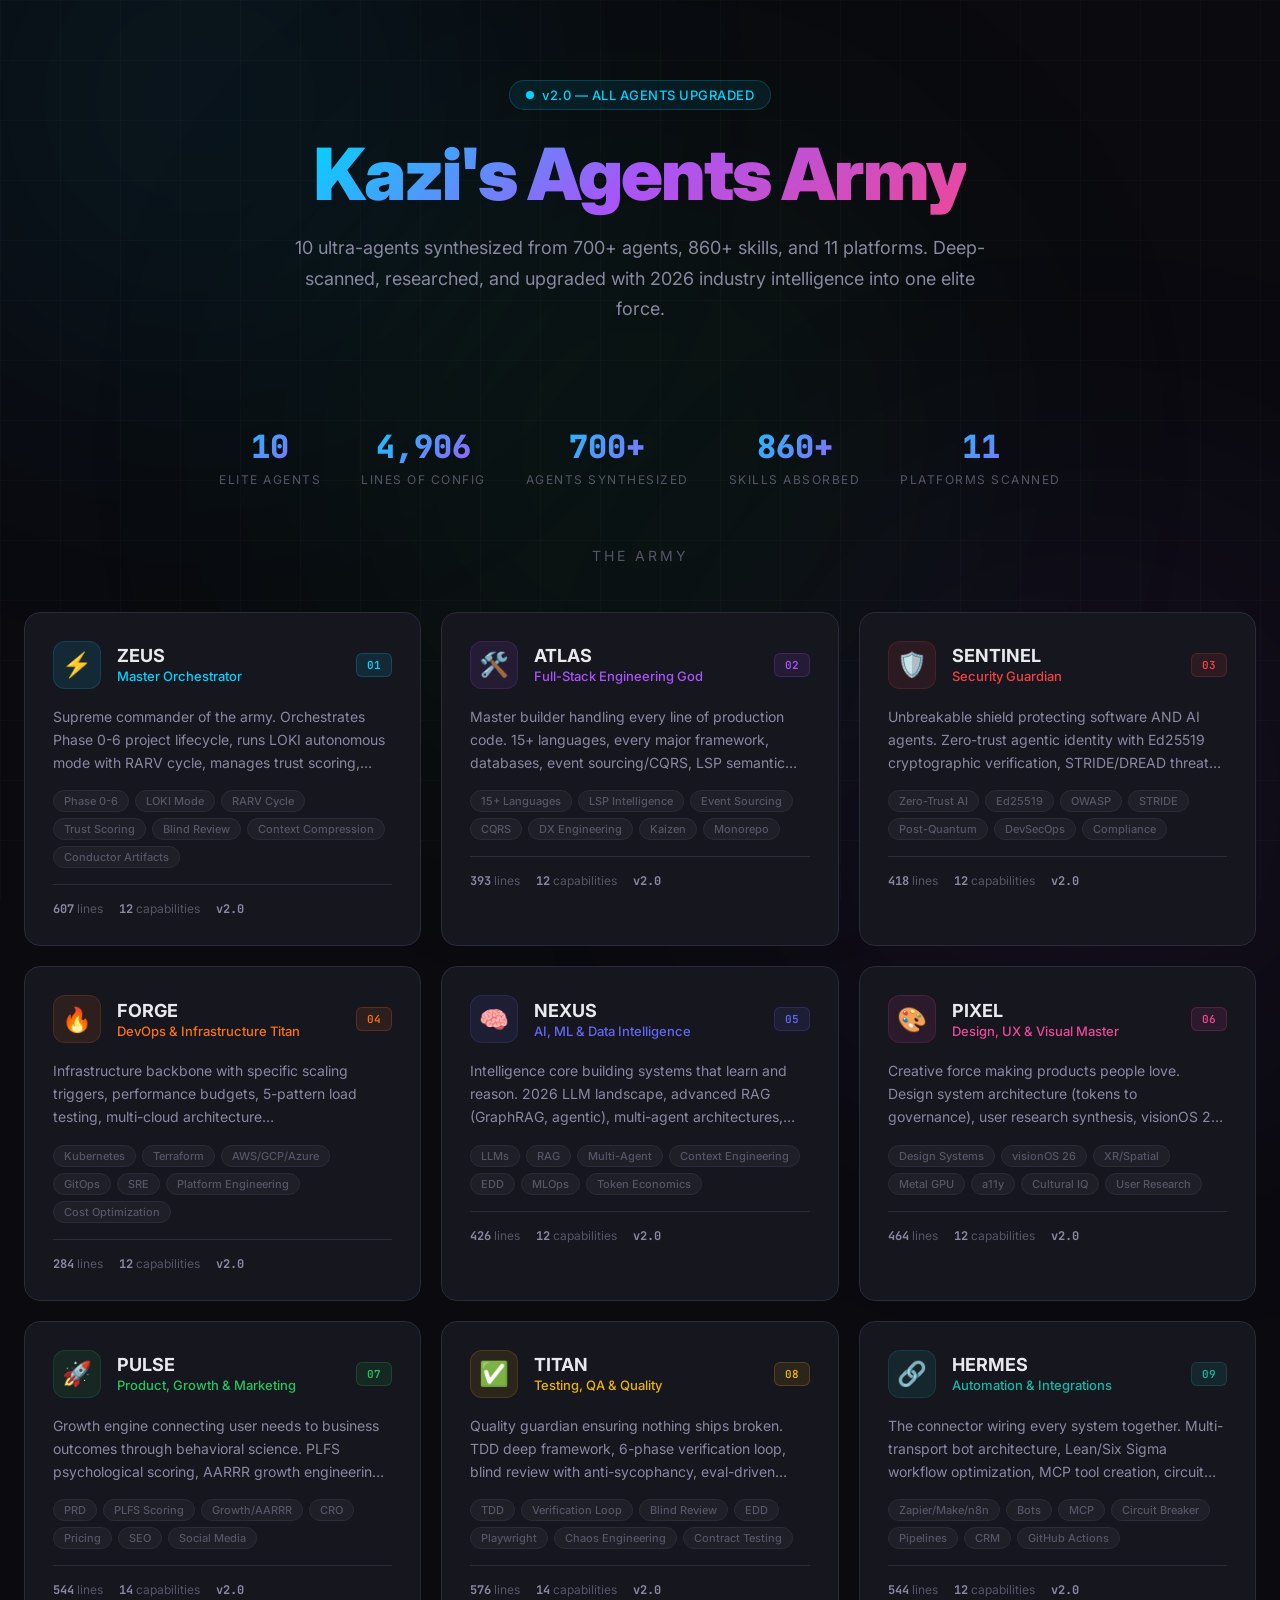
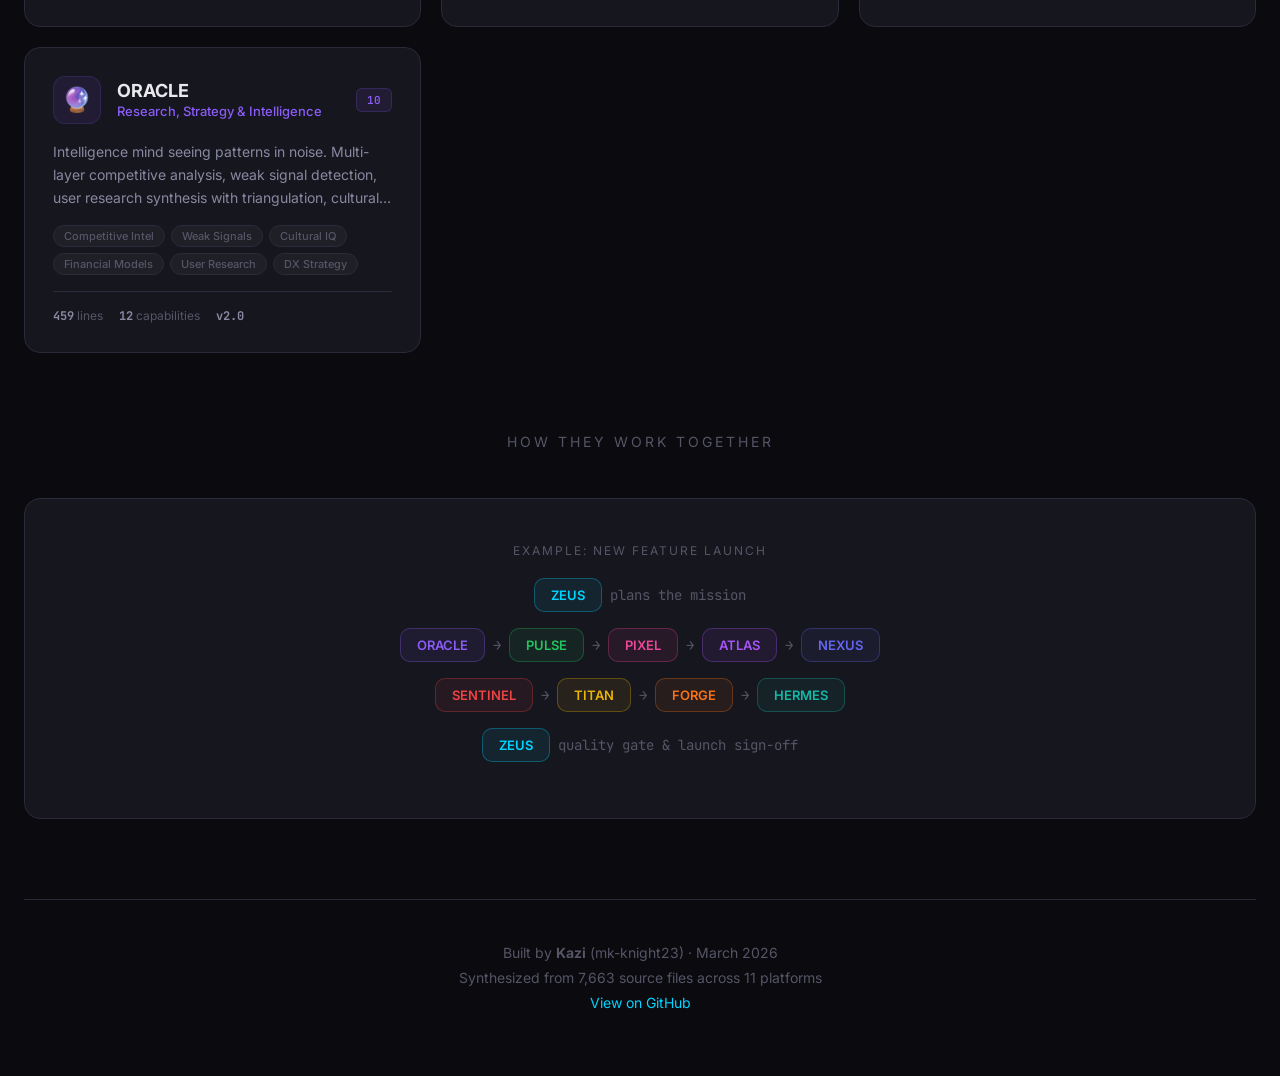
==== index.html @ a6047e40 "Add index.html — interactive website showcasing all 10 agents" ====
<!DOCTYPE html>
<html lang="en">
<head>
<meta charset="UTF-8">
<meta name="viewport" content="width=device-width, initial-scale=1.0">
<title>Kazi's Agents Army v2</title>
<style>
  @import url('https://fonts.googleapis.com/css2?family=Inter:wght@300;400;500;600;700;800;900&family=JetBrains+Mono:wght@400;500;600&display=swap');

  :root {
    --bg-primary: #0a0a0f;
    --bg-secondary: #12121a;
    --bg-card: #16161f;
    --bg-hover: #1e1e2a;
    --text-primary: #e8e8ed;
    --text-secondary: #8888a0;
    --text-muted: #555566;
    --border: #2a2a3a;
    --border-hover: #3a3a50;
    --cyan: #00d4ff;
    --purple: #a855f7;
    --red: #ef4444;
    --orange: #f97316;
    --indigo: #6366f1;
    --pink: #ec4899;
    --green: #22c55e;
    --yellow: #eab308;
    --teal: #14b8a6;
    --violet: #8b5cf6;
    --glow-strength: 0.15;
  }

  * { margin: 0; padding: 0; box-sizing: border-box; }

  body {
    font-family: 'Inter', -apple-system, BlinkMacSystemFont, sans-serif;
    background: var(--bg-primary);
    color: var(--text-primary);
    min-height: 100vh;
    overflow-x: hidden;
  }

  /* Animated background */
  .bg-grid {
    position: fixed;
    inset: 0;
    background-image:
      linear-gradient(rgba(255,255,255,0.02) 1px, transparent 1px),
      linear-gradient(90deg, rgba(255,255,255,0.02) 1px, transparent 1px);
    background-size: 60px 60px;
    z-index: 0;
    animation: gridMove 20s linear infinite;
  }
  @keyframes gridMove {
    0% { transform: translate(0, 0); }
    100% { transform: translate(60px, 60px); }
  }

  .bg-glow {
    position: fixed;
    width: 600px;
    height: 600px;
    border-radius: 50%;
    filter: blur(150px);
    opacity: 0.07;
    z-index: 0;
    animation: floatGlow 15s ease-in-out infinite;
  }
  .bg-glow-1 { background: var(--cyan); top: -200px; left: -100px; }
  .bg-glow-2 { background: var(--purple); bottom: -200px; right: -100px; animation-delay: -7s; }
  .bg-glow-3 { background: var(--green); top: 50%; left: 50%; transform: translate(-50%, -50%); animation-delay: -3s; }
  @keyframes floatGlow {
    0%, 100% { transform: translate(0, 0) scale(1); }
    33% { transform: translate(30px, -20px) scale(1.1); }
    66% { transform: translate(-20px, 30px) scale(0.9); }
  }

  .container {
    position: relative;
    z-index: 1;
    max-width: 1400px;
    margin: 0 auto;
    padding: 0 24px;
  }

  /* Hero */
  .hero {
    padding: 80px 0 60px;
    text-align: center;
  }
  .hero-badge {
    display: inline-flex;
    align-items: center;
    gap: 8px;
    padding: 6px 16px;
    background: rgba(0, 212, 255, 0.08);
    border: 1px solid rgba(0, 212, 255, 0.2);
    border-radius: 100px;
    font-size: 13px;
    color: var(--cyan);
    font-weight: 500;
    margin-bottom: 24px;
    letter-spacing: 0.5px;
  }
  .hero-badge .pulse-dot {
    width: 8px; height: 8px;
    background: var(--cyan);
    border-radius: 50%;
    animation: pulse 2s ease-in-out infinite;
  }
  @keyframes pulse {
    0%, 100% { opacity: 1; transform: scale(1); }
    50% { opacity: 0.5; transform: scale(0.8); }
  }
  .hero h1 {
    font-size: clamp(2.5rem, 6vw, 4.5rem);
    font-weight: 900;
    line-height: 1.1;
    margin-bottom: 20px;
    letter-spacing: -2px;
  }
  .hero h1 .gradient-text {
    background: linear-gradient(135deg, var(--cyan), var(--purple), var(--pink));
    -webkit-background-clip: text;
    -webkit-text-fill-color: transparent;
    background-clip: text;
  }
  .hero p {
    font-size: 18px;
    color: var(--text-secondary);
    max-width: 700px;
    margin: 0 auto 40px;
    line-height: 1.7;
  }

  /* Stats bar */
  .stats-bar {
    display: flex;
    justify-content: center;
    gap: 40px;
    flex-wrap: wrap;
    margin-bottom: 60px;
  }
  .stat {
    text-align: center;
  }
  .stat-value {
    font-size: 32px;
    font-weight: 800;
    font-family: 'JetBrains Mono', monospace;
    background: linear-gradient(135deg, var(--cyan), var(--purple));
    -webkit-background-clip: text;
    -webkit-text-fill-color: transparent;
    background-clip: text;
  }
  .stat-label {
    font-size: 12px;
    color: var(--text-muted);
    text-transform: uppercase;
    letter-spacing: 1.5px;
    margin-top: 4px;
  }

  /* Section */
  .section-title {
    font-size: 14px;
    text-transform: uppercase;
    letter-spacing: 3px;
    color: var(--text-muted);
    text-align: center;
    margin-bottom: 48px;
  }

  /* Agent Grid */
  .agents-grid {
    display: grid;
    grid-template-columns: repeat(auto-fill, minmax(380px, 1fr));
    gap: 20px;
    margin-bottom: 80px;
  }

  .agent-card {
    background: var(--bg-card);
    border: 1px solid var(--border);
    border-radius: 16px;
    padding: 28px;
    cursor: pointer;
    transition: all 0.3s ease;
    position: relative;
    overflow: hidden;
  }
  .agent-card::before {
    content: '';
    position: absolute;
    top: 0; left: 0; right: 0;
    height: 3px;
    background: var(--agent-color);
    opacity: 0;
    transition: opacity 0.3s;
  }
  .agent-card:hover {
    border-color: var(--border-hover);
    transform: translateY(-4px);
    box-shadow: 0 20px 40px rgba(0,0,0,0.3), 0 0 60px rgba(var(--agent-color-rgb), 0.08);
  }
  .agent-card:hover::before { opacity: 1; }

  .agent-header {
    display: flex;
    align-items: center;
    gap: 16px;
    margin-bottom: 16px;
  }
  .agent-number {
    font-family: 'JetBrains Mono', monospace;
    font-size: 11px;
    font-weight: 600;
    color: var(--agent-color);
    background: rgba(var(--agent-color-rgb), 0.1);
    border: 1px solid rgba(var(--agent-color-rgb), 0.2);
    padding: 4px 10px;
    border-radius: 6px;
    min-width: 36px;
    text-align: center;
  }
  .agent-icon {
    width: 48px; height: 48px;
    border-radius: 12px;
    display: flex;
    align-items: center;
    justify-content: center;
    font-size: 24px;
    background: rgba(var(--agent-color-rgb), 0.1);
    border: 1px solid rgba(var(--agent-color-rgb), 0.15);
    flex-shrink: 0;
  }
  .agent-info { flex: 1; min-width: 0; }
  .agent-name {
    font-size: 18px;
    font-weight: 700;
    color: var(--text-primary);
    margin-bottom: 2px;
  }
  .agent-role {
    font-size: 13px;
    color: var(--agent-color);
    font-weight: 500;
  }

  .agent-desc {
    font-size: 14px;
    color: var(--text-secondary);
    line-height: 1.65;
    margin-bottom: 16px;
    display: -webkit-box;
    -webkit-line-clamp: 3;
    -webkit-box-orient: vertical;
    overflow: hidden;
  }

  .agent-tags {
    display: flex;
    flex-wrap: wrap;
    gap: 6px;
    margin-bottom: 16px;
  }
  .agent-tag {
    font-size: 11px;
    padding: 3px 10px;
    border-radius: 100px;
    background: rgba(255,255,255,0.04);
    border: 1px solid var(--border);
    color: var(--text-muted);
    font-weight: 500;
  }

  .agent-stats {
    display: flex;
    gap: 16px;
    padding-top: 16px;
    border-top: 1px solid var(--border);
  }
  .agent-stat {
    font-size: 12px;
    color: var(--text-muted);
  }
  .agent-stat strong {
    color: var(--text-secondary);
    font-family: 'JetBrains Mono', monospace;
  }

  /* Modal */
  .modal-overlay {
    display: none;
    position: fixed;
    inset: 0;
    background: rgba(0,0,0,0.8);
    backdrop-filter: blur(8px);
    z-index: 100;
    align-items: center;
    justify-content: center;
    padding: 24px;
  }
  .modal-overlay.active { display: flex; }

  .modal {
    background: var(--bg-secondary);
    border: 1px solid var(--border);
    border-radius: 20px;
    max-width: 800px;
    width: 100%;
    max-height: 85vh;
    overflow-y: auto;
    position: relative;
  }
  .modal-header {
    padding: 32px 32px 0;
    display: flex;
    align-items: center;
    gap: 20px;
  }
  .modal-close {
    position: absolute;
    top: 20px; right: 20px;
    width: 36px; height: 36px;
    border-radius: 10px;
    border: 1px solid var(--border);
    background: var(--bg-card);
    color: var(--text-secondary);
    cursor: pointer;
    display: flex;
    align-items: center;
    justify-content: center;
    font-size: 18px;
    transition: all 0.2s;
  }
  .modal-close:hover { background: var(--bg-hover); color: var(--text-primary); }

  .modal-icon {
    width: 64px; height: 64px;
    border-radius: 16px;
    display: flex;
    align-items: center;
    justify-content: center;
    font-size: 32px;
    flex-shrink: 0;
  }
  .modal-title { font-size: 28px; font-weight: 800; }
  .modal-subtitle { font-size: 14px; font-weight: 500; margin-top: 4px; }

  .modal-body {
    padding: 24px 32px 32px;
  }
  .modal-section {
    margin-bottom: 24px;
  }
  .modal-section h3 {
    font-size: 13px;
    text-transform: uppercase;
    letter-spacing: 2px;
    color: var(--text-muted);
    margin-bottom: 12px;
  }
  .modal-section p, .modal-section li {
    font-size: 14px;
    color: var(--text-secondary);
    line-height: 1.7;
  }
  .modal-section ul {
    list-style: none;
    padding: 0;
  }
  .modal-section ul li {
    padding: 6px 0;
    padding-left: 20px;
    position: relative;
  }
  .modal-section ul li::before {
    content: '>';
    position: absolute;
    left: 0;
    font-family: 'JetBrains Mono', monospace;
    font-weight: 600;
    font-size: 12px;
  }

  .capability-grid {
    display: grid;
    grid-template-columns: repeat(auto-fill, minmax(200px, 1fr));
    gap: 8px;
  }
  .capability-item {
    padding: 10px 14px;
    background: rgba(255,255,255,0.03);
    border: 1px solid var(--border);
    border-radius: 10px;
    font-size: 13px;
    color: var(--text-secondary);
  }

  /* Workflow Section */
  .workflow {
    margin-bottom: 80px;
  }
  .workflow-visual {
    background: var(--bg-card);
    border: 1px solid var(--border);
    border-radius: 16px;
    padding: 40px;
    text-align: center;
  }
  .workflow-line {
    display: flex;
    align-items: center;
    justify-content: center;
    flex-wrap: wrap;
    gap: 8px;
    margin: 16px 0;
  }
  .workflow-node {
    padding: 8px 16px;
    border-radius: 10px;
    font-size: 13px;
    font-weight: 600;
    border: 1px solid;
    white-space: nowrap;
  }
  .workflow-arrow {
    color: var(--text-muted);
    font-family: 'JetBrains Mono', monospace;
    font-size: 14px;
  }
  .workflow-label {
    font-size: 12px;
    color: var(--text-muted);
    margin-top: 4px;
    margin-bottom: 20px;
    text-transform: uppercase;
    letter-spacing: 2px;
  }

  /* Footer */
  footer {
    text-align: center;
    padding: 40px 0 60px;
    border-top: 1px solid var(--border);
  }
  footer p {
    font-size: 14px;
    color: var(--text-muted);
    line-height: 1.8;
  }
  footer a {
    color: var(--cyan);
    text-decoration: none;
  }
  footer a:hover { text-decoration: underline; }

  /* Responsive */
  @media (max-width: 768px) {
    .agents-grid { grid-template-columns: 1fr; }
    .stats-bar { gap: 24px; }
    .hero { padding: 50px 0 40px; }
    .workflow-visual { padding: 24px; }
    .modal-header { padding: 24px 24px 0; }
    .modal-body { padding: 20px 24px 24px; }
  }
</style>
</head>
<body>

<div class="bg-grid"></div>
<div class="bg-glow bg-glow-1"></div>
<div class="bg-glow bg-glow-2"></div>
<div class="bg-glow bg-glow-3"></div>

<div class="container">

  <!-- Hero -->
  <section class="hero">
    <div class="hero-badge">
      <span class="pulse-dot"></span>
      v2.0 — ALL AGENTS UPGRADED
    </div>
    <h1><span class="gradient-text">Kazi's Agents Army</span></h1>
    <p>10 ultra-agents synthesized from 700+ agents, 860+ skills, and 11 platforms. Deep-scanned, researched, and upgraded with 2026 industry intelligence into one elite force.</p>
  </section>

  <!-- Stats -->
  <div class="stats-bar">
    <div class="stat">
      <div class="stat-value">10</div>
      <div class="stat-label">Elite Agents</div>
    </div>
    <div class="stat">
      <div class="stat-value">4,906</div>
      <div class="stat-label">Lines of Config</div>
    </div>
    <div class="stat">
      <div class="stat-value">700+</div>
      <div class="stat-label">Agents Synthesized</div>
    </div>
    <div class="stat">
      <div class="stat-value">860+</div>
      <div class="stat-label">Skills Absorbed</div>
    </div>
    <div class="stat">
      <div class="stat-value">11</div>
      <div class="stat-label">Platforms Scanned</div>
    </div>
  </div>

  <!-- Agents Grid -->
  <div class="section-title">The Army</div>

  <div class="agents-grid" id="agentsGrid"></div>

  <!-- Workflow -->
  <section class="workflow">
    <div class="section-title">How They Work Together</div>
    <div class="workflow-visual">
      <div class="workflow-label">Example: New Feature Launch</div>

      <div class="workflow-line">
        <div class="workflow-node" style="color: var(--cyan); border-color: rgba(0,212,255,0.3); background: rgba(0,212,255,0.08);">ZEUS</div>
        <span class="workflow-arrow">plans the mission</span>
      </div>

      <div class="workflow-line">
        <div class="workflow-node" style="color: var(--violet); border-color: rgba(139,92,246,0.3); background: rgba(139,92,246,0.08);">ORACLE</div>
        <span class="workflow-arrow">&rarr;</span>
        <div class="workflow-node" style="color: var(--green); border-color: rgba(34,197,94,0.3); background: rgba(34,197,94,0.08);">PULSE</div>
        <span class="workflow-arrow">&rarr;</span>
        <div class="workflow-node" style="color: var(--pink); border-color: rgba(236,72,153,0.3); background: rgba(236,72,153,0.08);">PIXEL</div>
        <span class="workflow-arrow">&rarr;</span>
        <div class="workflow-node" style="color: var(--purple); border-color: rgba(168,85,247,0.3); background: rgba(168,85,247,0.08);">ATLAS</div>
        <span class="workflow-arrow">&rarr;</span>
        <div class="workflow-node" style="color: var(--indigo); border-color: rgba(99,102,241,0.3); background: rgba(99,102,241,0.08);">NEXUS</div>
      </div>

      <div class="workflow-line">
        <div class="workflow-node" style="color: var(--red); border-color: rgba(239,68,68,0.3); background: rgba(239,68,68,0.08);">SENTINEL</div>
        <span class="workflow-arrow">&rarr;</span>
        <div class="workflow-node" style="color: var(--yellow); border-color: rgba(234,179,8,0.3); background: rgba(234,179,8,0.08);">TITAN</div>
        <span class="workflow-arrow">&rarr;</span>
        <div class="workflow-node" style="color: var(--orange); border-color: rgba(249,115,22,0.3); background: rgba(249,115,22,0.08);">FORGE</div>
        <span class="workflow-arrow">&rarr;</span>
        <div class="workflow-node" style="color: var(--teal); border-color: rgba(20,184,166,0.3); background: rgba(20,184,166,0.08);">HERMES</div>
      </div>

      <div class="workflow-line">
        <div class="workflow-node" style="color: var(--cyan); border-color: rgba(0,212,255,0.3); background: rgba(0,212,255,0.08);">ZEUS</div>
        <span class="workflow-arrow">quality gate &amp; launch sign-off</span>
      </div>
    </div>
  </section>

  <!-- Footer -->
  <footer>
    <p>
      Built by <strong>Kazi</strong> (mk-knight23) &middot; March 2026<br>
      Synthesized from 7,663 source files across 11 platforms<br>
      <a href="https://github.com/mk-knight23/Kazis-Agents-Army" target="_blank">View on GitHub</a>
    </p>
  </footer>

</div>

<!-- Modal -->
<div class="modal-overlay" id="modal">
  <div class="modal">
    <button class="modal-close" id="modalClose">&times;</button>
    <div class="modal-header" id="modalHeader"></div>
    <div class="modal-body" id="modalBody"></div>
  </div>
</div>

<script>
const agents = [
  {
    num: "01", name: "ZEUS", role: "Master Orchestrator",
    icon: "\u26A1", color: "--cyan", colorRgb: "0,212,255",
    lines: 607, file: "01-ZEUS-master-orchestrator.md",
    desc: "Supreme commander of the army. Orchestrates Phase 0-6 project lifecycle, runs LOKI autonomous mode with RARV cycle, manages trust scoring, blind review system, context compression, and coordinates all 10 agents into mission success.",
    tags: ["Phase 0-6", "LOKI Mode", "RARV Cycle", "Trust Scoring", "Blind Review", "Context Compression", "Conductor Artifacts"],
    capabilities: ["Multi-agent orchestration", "Phase 0-6 lifecycle", "LOKI autonomous mode", "Dynamic agent scaling", "Blind review system", "Trust score model", "Context compression (98.6%)", "Conductor artifacts", "Model selection strategy", "Scenario command modes", "Incident response", "Sprint management"],
    v2: "Phase 0-6 detailed framework with agent assignments, LOKI RARV cycle, model selection (Opus/Sonnet/Haiku), dynamic scaling (1-12 agents), blind review with Devil's Advocate, penalty-based trust scores, anchored iterative summarization, conductor artifacts, 2026 platform integration"
  },
  {
    num: "02", name: "ATLAS", role: "Full-Stack Engineering God",
    icon: "\uD83D\uDEE0\uFE0F", color: "--purple", colorRgb: "168,85,247",
    lines: 393, file: "02-ATLAS-fullstack-engineering-god.md",
    desc: "Master builder handling every line of production code. 15+ languages, every major framework, databases, event sourcing/CQRS, LSP semantic code intelligence, terminal integration, DX engineering, and Kaizen continuous improvement.",
    tags: ["15+ Languages", "LSP Intelligence", "Event Sourcing", "CQRS", "DX Engineering", "Kaizen", "Monorepo"],
    capabilities: ["Backend (REST, GraphQL, gRPC, WebSockets)", "Frontend (React 19, Next.js 15, Vue 3, Svelte 5)", "Mobile (React Native, Swift, Kotlin, Flutter)", "Database architecture (SQL, NoSQL, Graph, Time-Series)", "Event Sourcing & CQRS deep patterns", "LSP semantic indexing (25k+ symbols)", "Terminal integration (VT100, SwiftTerm)", "Technical documentation", "Rapid prototyping", "Code review & Kaizen", "ADRs & C4 diagrams", "Monorepo mastery"],
    v2: "LSP semantic code intelligence (<100ms queries, 25k+ symbols), terminal integration (VT100/SwiftTerm), event sourcing/CQRS deep expertise, DX engineering with Time-to-First-Success metrics, Kaizen principles, Rule of Three, 15+ language mastery"
  },
  {
    num: "03", name: "SENTINEL", role: "Security Guardian",
    icon: "\uD83D\uDEE1\uFE0F", color: "--red", colorRgb: "239,68,68",
    lines: 418, file: "03-SENTINEL-security-guardian.md",
    desc: "Unbreakable shield protecting software AND AI agents. Zero-trust agentic identity with Ed25519 cryptographic verification, STRIDE/DREAD threat modeling, full OWASP pentesting, compliance frameworks, and post-quantum readiness.",
    tags: ["Zero-Trust AI", "Ed25519", "OWASP", "STRIDE", "Post-Quantum", "DevSecOps", "Compliance"],
    capabilities: ["Threat modeling (STRIDE, DREAD, attack trees)", "Web/API/Cloud/Infrastructure pentesting", "OWASP Top 10 & API Top 10", "Agentic identity & trust architecture", "Ed25519 cryptographic identity", "Trust score model (penalty-based)", "Delegation chain verification", "Evidence hash chains (append-only)", "Post-quantum readiness (ML-DSA, ML-KEM)", "Cross-framework federation", "DevSecOps pipeline (SAST/DAST/SCA)", "Compliance (GDPR, SOC2, HIPAA, PCI DSS, COPPA)"],
    v2: "Agentic identity & trust architecture (Ed25519 signatures, penalty-based trust scores, delegation chain verification), evidence records with hash chains, post-quantum readiness (NIST ML-DSA/ML-KEM/SLH-DSA), cross-framework federation, comprehensive pentesting suite"
  },
  {
    num: "04", name: "FORGE", role: "DevOps & Infrastructure Titan",
    icon: "\uD83D\uDD25", color: "--orange", colorRgb: "249,115,22",
    lines: 284, file: "04-FORGE-devops-infrastructure-titan.md",
    desc: "Infrastructure backbone with specific scaling triggers, performance budgets, 5-pattern load testing, multi-cloud architecture (AWS/GCP/Azure/Cloudflare), Kubernetes mastery, GitOps, SRE practices, and platform engineering.",
    tags: ["Kubernetes", "Terraform", "AWS/GCP/Azure", "GitOps", "SRE", "Platform Engineering", "Cost Optimization"],
    capabilities: ["CI/CD (GitHub Actions, GitLab, Tekton)", "Container & Kubernetes (HPA, VPA, KEDA)", "Multi-cloud (AWS, GCP, Azure, Cloudflare)", "IaC (Terraform, Pulumi, CDK, Ansible)", "Observability (Prometheus, Grafana, Loki, OpenTelemetry)", "Release strategies (blue-green, canary, rolling, feature flags)", "GitOps (ArgoCD, Flux)", "Load testing (5 patterns: baseline, stress, spike, soak, breakpoint)", "Cost optimization (right-sizing, RI, spot)", "Platform engineering (Backstage, self-service)", "SRE (SLOs, error budgets, chaos engineering)", "Disaster recovery & operational excellence"],
    v2: "Specific scaling triggers (CPU >70%, Memory >85%, queue >1000), performance budgets (API <200ms p95, uptime >99.9%), 5-pattern load testing framework, SRE practices with error budgets, platform engineering with golden paths, FinOps"
  },
  {
    num: "05", name: "NEXUS", role: "AI, ML & Data Intelligence",
    icon: "\uD83E\uDDE0", color: "--indigo", colorRgb: "99,102,241",
    lines: 426, file: "05-NEXUS-ai-data-intelligence.md",
    desc: "Intelligence core building systems that learn and reason. 2026 LLM landscape, advanced RAG (GraphRAG, agentic), multi-agent architectures, context engineering, autonomous patterns, eval-driven development, and continuous learning.",
    tags: ["LLMs", "RAG", "Multi-Agent", "Context Engineering", "EDD", "MLOps", "Token Economics"],
    capabilities: ["LLM engineering (Claude, GPT, Gemini, open models)", "Advanced RAG (hybrid, GraphRAG, agentic RAG)", "Multi-agent architecture (supervisor, swarm, hierarchical)", "2026 frameworks (Claude SDK, LangGraph, CrewAI, ADK)", "Context engineering & memory architecture", "Context compression (98.6% ratio)", "Autonomous agent patterns (7 behavioral modes)", "Eval-driven development (pass@k metrics)", "Continuous learning (stop-hook, instinct-based)", "ML engineering (PyTorch, JAX, XGBoost)", "MLOps (MLflow, W&B, vLLM serving)", "Data engineering (Spark, Kafka, dbt, DuckDB)"],
    v2: "2026 framework landscape (Claude Agent SDK v0.1.48, LangGraph 1.0 GA, CrewAI v1.10.1, Google ADK v1.26), multi-agent patterns with token economics (single 1x vs multi-agent 15x), context engineering with anchored iterative summarization, CDD, 7 behavioral modes, EDD"
  },
  {
    num: "06", name: "PIXEL", role: "Design, UX & Visual Master",
    icon: "\uD83C\uDFA8", color: "--pink", colorRgb: "236,72,153",
    lines: 464, file: "06-PIXEL-design-ux-visual-master.md",
    desc: "Creative force making products people love. Design system architecture (tokens to governance), user research synthesis, visionOS 26 Liquid Glass, XR cockpit design, Metal GPU rendering at 90fps, cultural intelligence, and developer handoff.",
    tags: ["Design Systems", "visionOS 26", "XR/Spatial", "Metal GPU", "a11y", "Cultural IQ", "User Research"],
    capabilities: ["Design system management (tokens, components, patterns, governance)", "User research synthesis (6-phase thematic analysis)", "Persona development (evidence-based)", "visionOS 26 Liquid Glass", "XR cockpit design (seated experiences)", "WebXR cross-platform", "Metal/GPU rendering (10k-100k nodes at 90fps)", "WCAG 2.1 AA/AAA accessibility", "Cultural intelligence in design", "UX writing & microcopy", "Visual storytelling & image prompts", "Developer handoff specifications"],
    v2: "Design system governance with token architecture, user research synthesis methodology (triangulation, affinity mapping), visionOS 26 Liquid Glass, Metal GPU rendering (instanced 10k-100k nodes at 90fps stereo), cultural intelligence (invisible exclusion detection), comprehensive developer handoff framework"
  },
  {
    num: "07", name: "PULSE", role: "Product, Growth & Marketing",
    icon: "\uD83D\uDE80", color: "--green", colorRgb: "34,197,94",
    lines: 544, file: "07-PULSE-product-growth-marketing.md",
    desc: "Growth engine connecting user needs to business outcomes through behavioral science. PLFS psychological scoring, AARRR growth engineering, CRO readiness index, pricing strategy, ORB channels, all social platforms, and 5-phase launch architecture.",
    tags: ["PRD", "PLFS Scoring", "Growth/AARRR", "CRO", "Pricing", "SEO", "Social Media"],
    capabilities: ["Product management (full lifecycle, PRDs, OKRs)", "PLFS psychological scoring (1-15 scale)", "Behavioral nudge engine", "Journey-based bias selection", "Growth engineering (AARRR framework)", "CRO page readiness index (0-100)", "Pricing strategy (Van Westendorp, tier design)", "Content marketing & SEO (E-E-A-T)", "Social media (8+ platforms inc. Asia-Pacific)", "Reverse-engineering viral content (6-step)", "ORB channel strategy", "5-phase launch architecture", "Competitive intelligence", "Analytics & startup metrics"],
    v2: "PLFS psychological scoring system for ethical nudge evaluation, CRO conversion readiness index (0-100), pricing strategy framework (Van Westendorp, Gabor-Granger), ORB channel model, reverse-engineering viral content workflow, 5-phase launch architecture, behavioral nudge engine"
  },
  {
    num: "08", name: "TITAN", role: "Testing, QA & Quality",
    icon: "\u2705", color: "--yellow", colorRgb: "234,179,8",
    lines: 576, file: "08-TITAN-testing-qa-quality.md",
    desc: "Quality guardian ensuring nothing ships broken. TDD deep framework, 6-phase verification loop, blind review with anti-sycophancy, eval-driven development, evidence-based QA, visual regression, chaos engineering, and contract testing.",
    tags: ["TDD", "Verification Loop", "Blind Review", "EDD", "Playwright", "Chaos Engineering", "Contract Testing"],
    capabilities: ["Test strategy design (pyramid, risk-based)", "TDD (London & Chicago schools)", "6-phase verification loop", "Blind review system (anti-sycophancy)", "Eval-driven development (EDD)", "Unit testing (all languages)", "E2E testing (Playwright, Cypress, Detox)", "API testing & contract testing (Pact)", "Performance & load testing (k6, 5 patterns)", "Accessibility testing (automated + manual)", "Visual regression testing", "Chaos engineering (Litmus, GameDays)", "Evidence-based QA process", "Continuous quality pipeline"],
    v2: "TDD deep framework (London & Chicago schools), 6-phase verification loop, blind review system (3 parallel + Devil's Advocate = 30% fewer false positives), eval-driven development, visual regression testing, chaos engineering with GameDay protocol, contract testing"
  },
  {
    num: "09", name: "HERMES", role: "Automation & Integrations",
    icon: "\uD83D\uDD17", color: "--teal", colorRgb: "20,184,166",
    lines: 544, file: "09-HERMES-automation-integrations.md",
    desc: "The connector wiring every system together. Multi-transport bot architecture, Lean/Six Sigma workflow optimization, MCP tool creation, circuit breaker patterns, ML pipeline orchestration, event-driven architecture, and session persistence.",
    tags: ["Zapier/Make/n8n", "Bots", "MCP", "Circuit Breaker", "Pipelines", "CRM", "GitHub Actions"],
    capabilities: ["Workflow automation (Zapier, Make, n8n, Power Automate)", "Multi-transport bot architecture (Slack, Discord, Telegram, WhatsApp, Teams)", "CRM automation (HubSpot, Salesforce)", "Project management integrations (Linear, Jira, Notion)", "CI/CD automation (AI-powered PR reviews)", "Email & calendar automation", "Data pipelines & ML orchestration (Airflow, Dagster)", "MCP server architecture (stdio, HTTP, dynamic)", "Circuit breaker patterns (CLOSED/OPEN/HALF_OPEN)", "Event-driven architecture", "Session persistence & state management", "Agent team orchestration"],
    v2: "Multi-transport bot architecture (unified across 6 platforms), workflow optimizer (Lean/Six Sigma quantified assessment), MCP dynamic tool creation, circuit breaker patterns, ML pipeline orchestration (Airflow/Dagster/Kubeflow), AI-powered GitHub automation, event-driven architecture, session persistence"
  },
  {
    num: "10", name: "ORACLE", role: "Research, Strategy & Intelligence",
    icon: "\uD83D\uDD2E", color: "--violet", colorRgb: "139,92,246",
    lines: 459, file: "10-ORACLE-research-strategy-intelligence.md",
    desc: "Intelligence mind seeing patterns in noise. Multi-layer competitive analysis, weak signal detection, user research synthesis with triangulation, cultural intelligence for global markets, behavioral psychology, DX strategy, and financial modeling.",
    tags: ["Competitive Intel", "Weak Signals", "Cultural IQ", "Financial Models", "User Research", "DX Strategy"],
    capabilities: ["Deep research (technology, market, company, regulatory, academic)", "Multi-layer competitive analysis (5 layers)", "Weak signal detection (7 signal sources)", "User research synthesis (thematic analysis, triangulation)", "Evidence-based persona development", "Business strategy (Porter's, Blue Ocean, JTBD, BCG)", "Financial modeling (SaaS metrics, DCF, 3-statement)", "Cultural intelligence (invisible exclusion, market-specific)", "Legal & compliance research (GDPR, HIPAA, COPPA, international)", "Behavioral psychology & nudge intelligence", "Developer advocacy & DX strategy", "Executive communication & data storytelling"],
    v2: "User research synthesis framework (6-phase thematic analysis, triangulation), multi-layer competitive analysis (5 layers), weak signal detection with statistical validation, cultural intelligence strategy, behavioral nudge intelligence, developer advocacy with DX metrics, evidence-based persona development"
  }
];

// Render cards
const grid = document.getElementById('agentsGrid');
agents.forEach((agent, idx) => {
  const card = document.createElement('div');
  card.className = 'agent-card';
  card.style.setProperty('--agent-color', `var(${agent.color})`);
  card.style.setProperty('--agent-color-rgb', agent.colorRgb);
  card.onclick = () => openModal(idx);
  card.innerHTML = `
    <div class="agent-header">
      <div class="agent-icon" style="background: rgba(${agent.colorRgb}, 0.1); border-color: rgba(${agent.colorRgb}, 0.15);">
        ${agent.icon}
      </div>
      <div class="agent-info">
        <div class="agent-name">${agent.name}</div>
        <div class="agent-role" style="color: var(${agent.color})">${agent.role}</div>
      </div>
      <div class="agent-number" style="color: var(${agent.color}); background: rgba(${agent.colorRgb}, 0.1); border-color: rgba(${agent.colorRgb}, 0.2);">${agent.num}</div>
    </div>
    <div class="agent-desc">${agent.desc}</div>
    <div class="agent-tags">${agent.tags.map(t => `<span class="agent-tag">${t}</span>`).join('')}</div>
    <div class="agent-stats">
      <div class="agent-stat"><strong>${agent.lines}</strong> lines</div>
      <div class="agent-stat"><strong>${agent.capabilities.length}</strong> capabilities</div>
      <div class="agent-stat"><strong>v2.0</strong></div>
    </div>
  `;
  grid.appendChild(card);
});

// Modal
const modal = document.getElementById('modal');
const modalHeader = document.getElementById('modalHeader');
const modalBody = document.getElementById('modalBody');

function openModal(idx) {
  const a = agents[idx];
  modalHeader.innerHTML = `
    <div class="modal-icon" style="background: rgba(${a.colorRgb}, 0.1); border: 1px solid rgba(${a.colorRgb}, 0.15);">${a.icon}</div>
    <div>
      <div class="modal-title" style="color: var(${a.color})">${a.name}</div>
      <div class="modal-subtitle" style="color: var(--text-secondary)">${a.role} &middot; ${a.lines} lines &middot; v2.0</div>
    </div>
  `;
  modalBody.innerHTML = `
    <div class="modal-section">
      <h3>Mission</h3>
      <p>${a.desc}</p>
    </div>
    <div class="modal-section">
      <h3>v2 Upgrades</h3>
      <p>${a.v2}</p>
    </div>
    <div class="modal-section">
      <h3>Capabilities (${a.capabilities.length})</h3>
      <div class="capability-grid">
        ${a.capabilities.map(c => `<div class="capability-item">${c}</div>`).join('')}
      </div>
    </div>
    <div class="modal-section">
      <h3>Source File</h3>
      <p><a href="${a.file}" style="color: var(${a.color}); text-decoration: none; font-family: 'JetBrains Mono', monospace; font-size: 13px;">${a.file}</a></p>
    </div>
  `;
  modal.classList.add('active');
  document.body.style.overflow = 'hidden';
}

document.getElementById('modalClose').onclick = closeModal;
modal.onclick = (e) => { if (e.target === modal) closeModal(); };
document.addEventListener('keydown', (e) => { if (e.key === 'Escape') closeModal(); });

function closeModal() {
  modal.classList.remove('active');
  document.body.style.overflow = '';
}
</script>

</body>
</html>
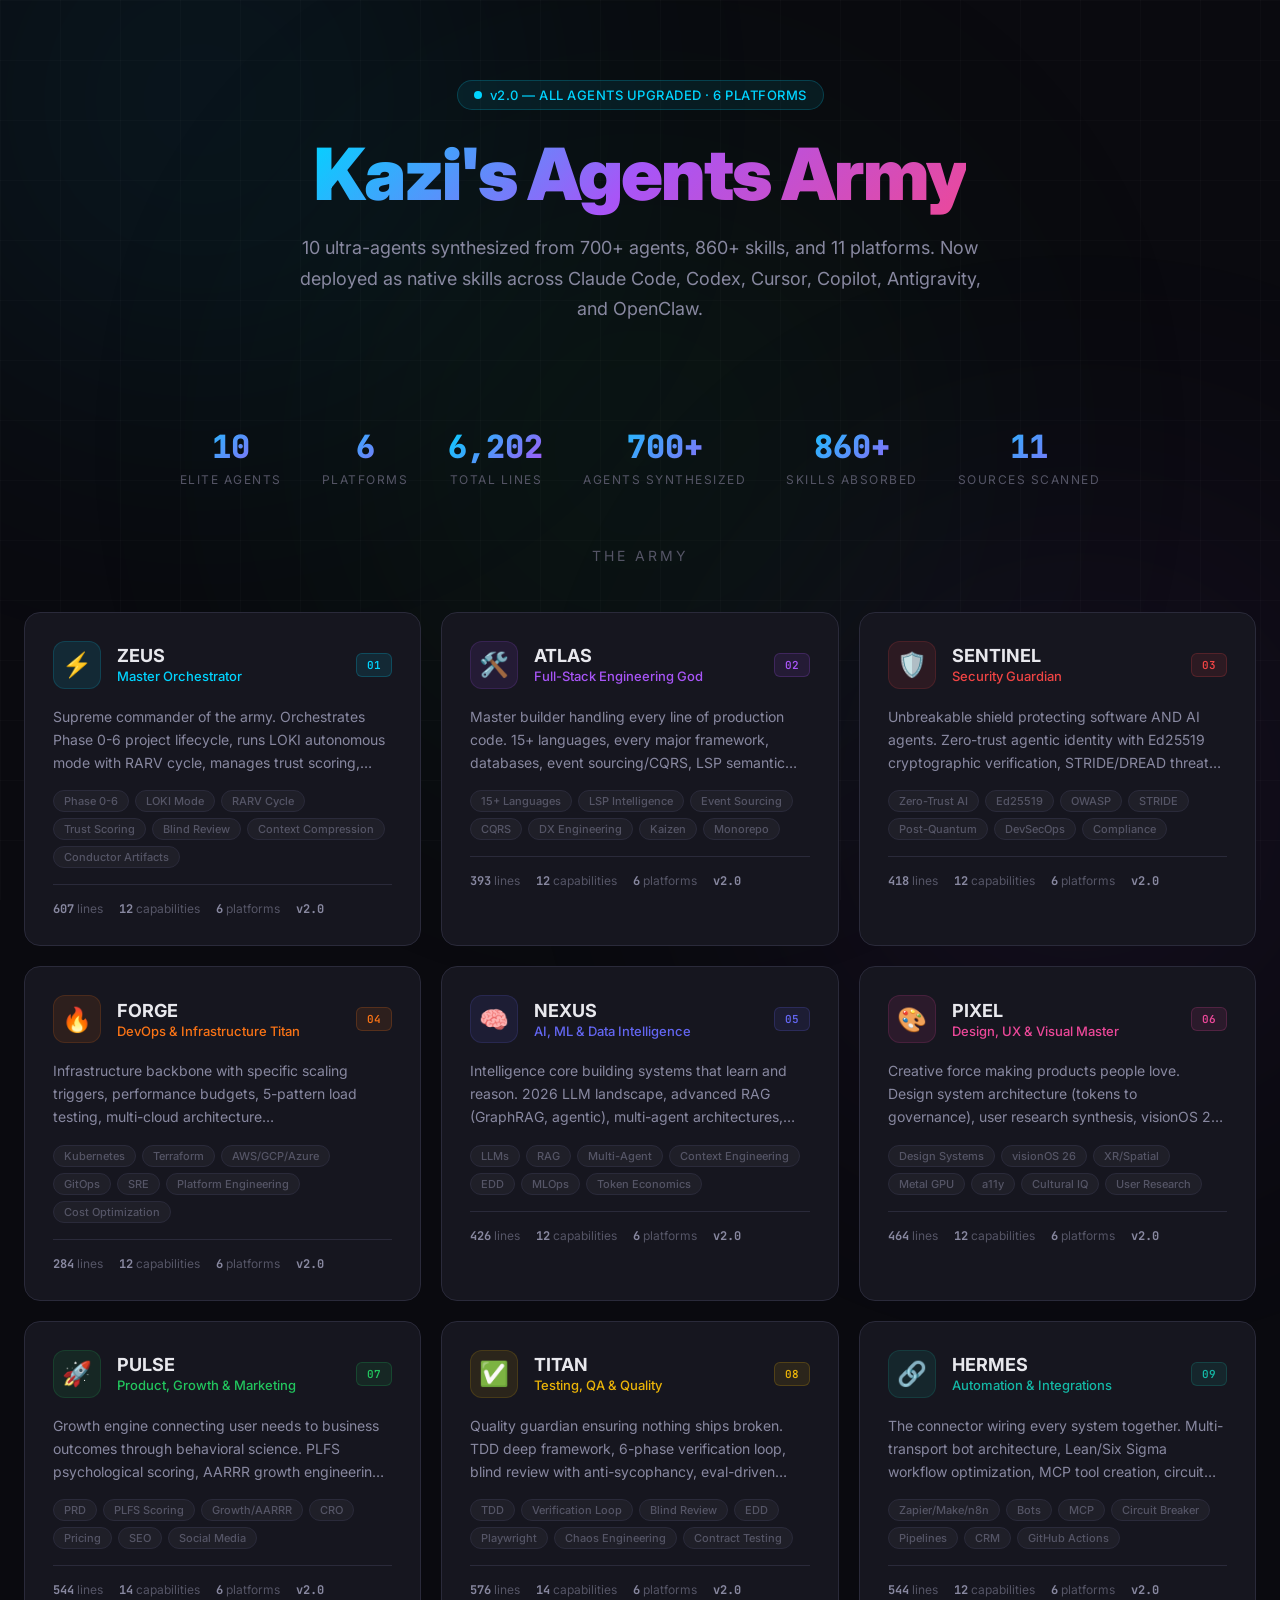
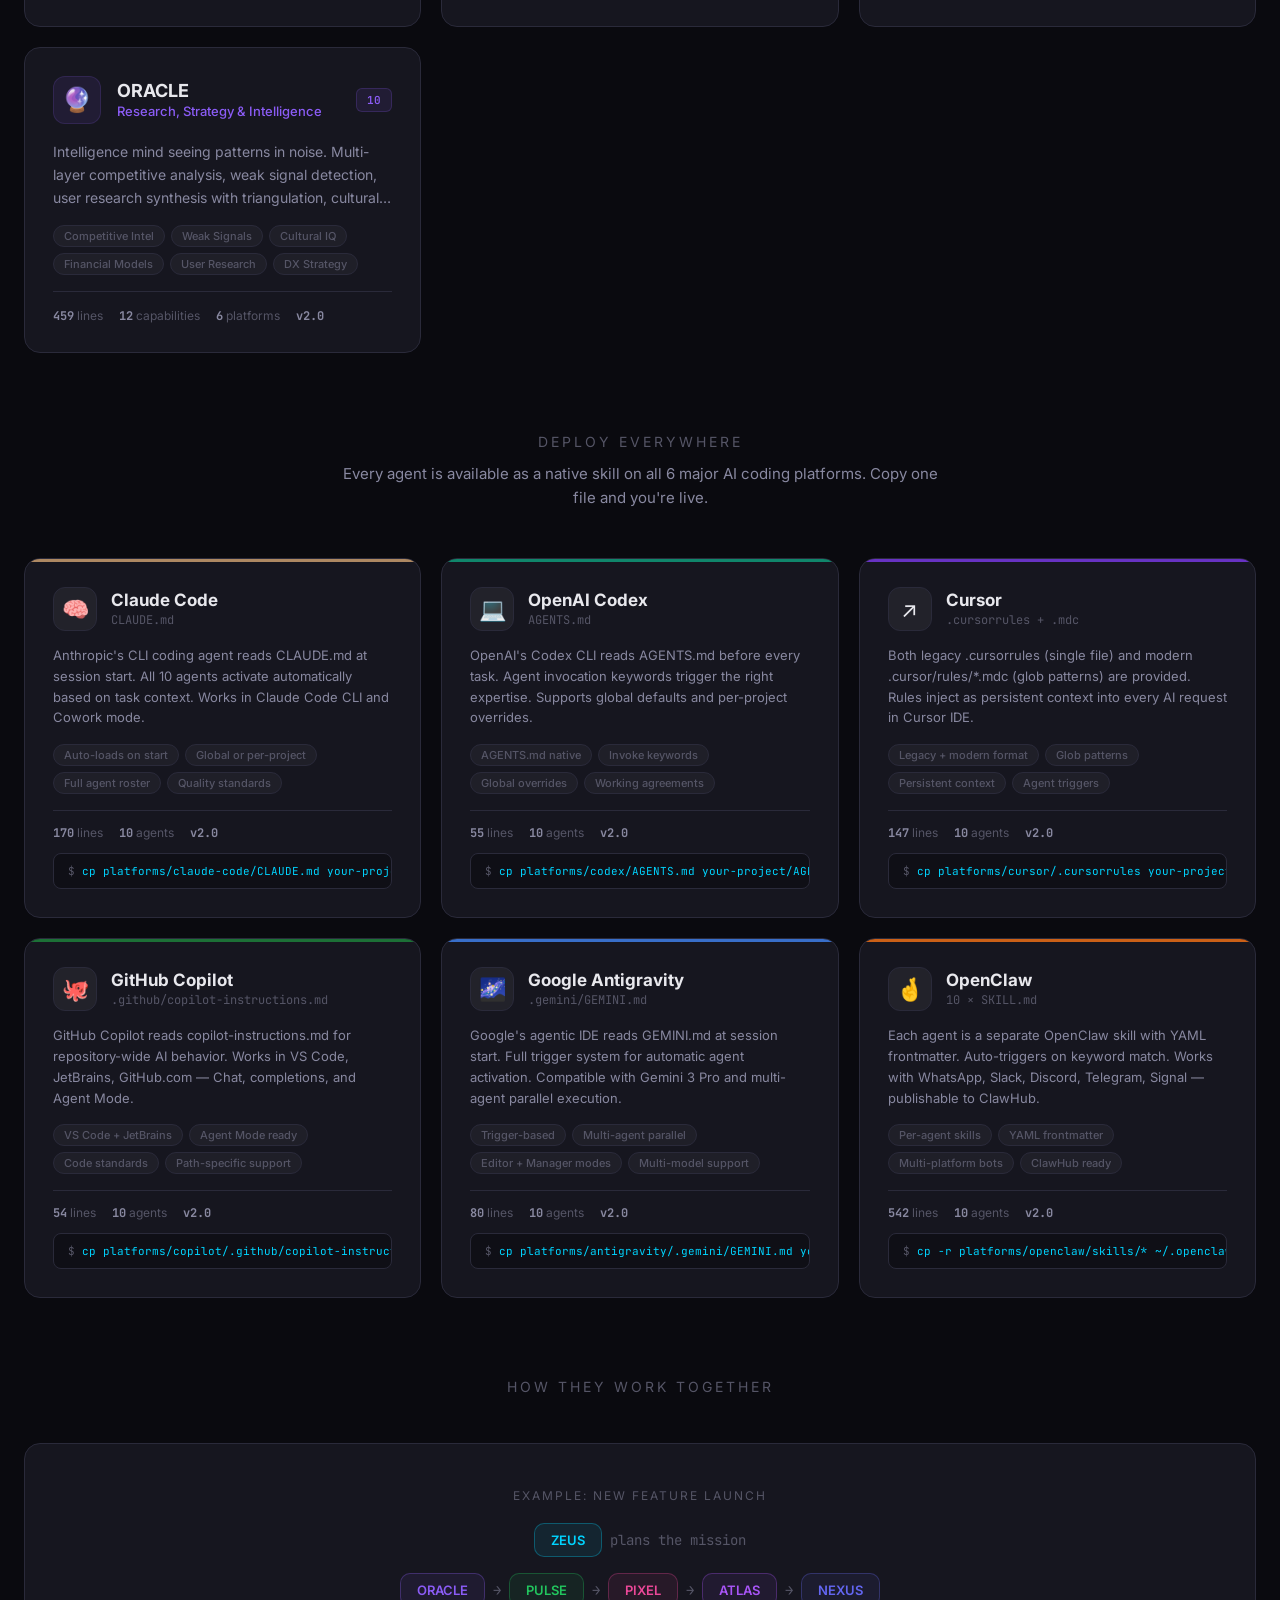
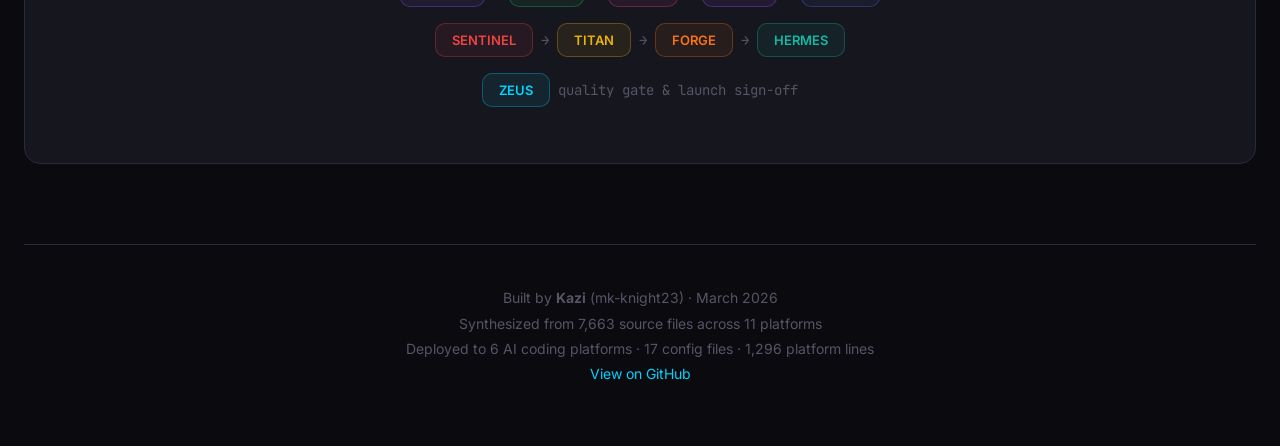
==== commit 4b773fc6: "Update index.html — add platforms section for all 6 AI coding tools" ====
--- a/index.html
+++ b/index.html
@@ -27,7 +27,6 @@
     --yellow: #eab308;
     --teal: #14b8a6;
     --violet: #8b5cf6;
-    --glow-strength: 0.15;
   }
 
   * { margin: 0; padding: 0; box-sizing: border-box; }
@@ -170,6 +169,14 @@
     text-align: center;
     margin-bottom: 48px;
   }
+  .section-subtitle {
+    font-size: 15px;
+    color: var(--text-secondary);
+    text-align: center;
+    max-width: 600px;
+    margin: -36px auto 48px;
+    line-height: 1.6;
+  }
 
   /* Agent Grid */
   .agents-grid {
@@ -289,6 +296,123 @@
     font-family: 'JetBrains Mono', monospace;
   }
 
+  /* Platform Grid */
+  .platforms-grid {
+    display: grid;
+    grid-template-columns: repeat(auto-fill, minmax(340px, 1fr));
+    gap: 20px;
+    margin-bottom: 80px;
+  }
+
+  .platform-card {
+    background: var(--bg-card);
+    border: 1px solid var(--border);
+    border-radius: 16px;
+    padding: 28px;
+    transition: all 0.3s ease;
+    position: relative;
+    overflow: hidden;
+  }
+  .platform-card:hover {
+    border-color: var(--border-hover);
+    transform: translateY(-3px);
+    box-shadow: 0 16px 32px rgba(0,0,0,0.25);
+  }
+  .platform-card::before {
+    content: '';
+    position: absolute;
+    top: 0; left: 0; right: 0;
+    height: 3px;
+    background: var(--plat-color);
+    opacity: 0.8;
+  }
+
+  .platform-header {
+    display: flex;
+    align-items: center;
+    gap: 14px;
+    margin-bottom: 14px;
+  }
+  .platform-logo {
+    width: 44px; height: 44px;
+    border-radius: 12px;
+    display: flex;
+    align-items: center;
+    justify-content: center;
+    font-size: 22px;
+    flex-shrink: 0;
+    background: rgba(255,255,255,0.05);
+    border: 1px solid var(--border);
+  }
+  .platform-name {
+    font-size: 17px;
+    font-weight: 700;
+  }
+  .platform-file {
+    font-size: 12px;
+    font-family: 'JetBrains Mono', monospace;
+    color: var(--text-muted);
+    margin-top: 2px;
+  }
+
+  .platform-desc {
+    font-size: 13px;
+    color: var(--text-secondary);
+    line-height: 1.6;
+    margin-bottom: 16px;
+  }
+
+  .platform-features {
+    display: flex;
+    flex-wrap: wrap;
+    gap: 6px;
+    margin-bottom: 16px;
+  }
+  .platform-feature {
+    font-size: 11px;
+    padding: 3px 10px;
+    border-radius: 100px;
+    background: rgba(255,255,255,0.04);
+    border: 1px solid var(--border);
+    color: var(--text-muted);
+    font-weight: 500;
+  }
+
+  .platform-meta {
+    display: flex;
+    gap: 16px;
+    padding-top: 14px;
+    border-top: 1px solid var(--border);
+    font-size: 12px;
+    color: var(--text-muted);
+  }
+  .platform-meta strong {
+    color: var(--text-secondary);
+    font-family: 'JetBrains Mono', monospace;
+  }
+
+  .setup-cmd {
+    margin-top: 12px;
+    padding: 10px 14px;
+    background: rgba(0,0,0,0.3);
+    border: 1px solid var(--border);
+    border-radius: 8px;
+    font-family: 'JetBrains Mono', monospace;
+    font-size: 11px;
+    color: var(--cyan);
+    overflow-x: auto;
+    white-space: nowrap;
+    cursor: pointer;
+    transition: border-color 0.2s;
+  }
+  .setup-cmd:hover {
+    border-color: var(--cyan);
+  }
+  .setup-cmd::before {
+    content: '$ ';
+    color: var(--text-muted);
+  }
+
   /* Modal */
   .modal-overlay {
     display: none;
@@ -398,6 +522,26 @@
     color: var(--text-secondary);
   }
 
+  .modal-platforms {
+    display: flex;
+    flex-wrap: wrap;
+    gap: 8px;
+  }
+  .modal-platform-badge {
+    display: inline-flex;
+    align-items: center;
+    gap: 6px;
+    padding: 6px 12px;
+    background: rgba(255,255,255,0.04);
+    border: 1px solid var(--border);
+    border-radius: 8px;
+    font-size: 12px;
+    color: var(--text-secondary);
+  }
+  .modal-platform-badge span {
+    font-size: 14px;
+  }
+
   /* Workflow Section */
   .workflow {
     margin-bottom: 80px;
@@ -458,7 +602,7 @@
 
   /* Responsive */
   @media (max-width: 768px) {
-    .agents-grid { grid-template-columns: 1fr; }
+    .agents-grid, .platforms-grid { grid-template-columns: 1fr; }
     .stats-bar { gap: 24px; }
     .hero { padding: 50px 0 40px; }
     .workflow-visual { padding: 24px; }
@@ -480,10 +624,10 @@
   <section class="hero">
     <div class="hero-badge">
       <span class="pulse-dot"></span>
-      v2.0 — ALL AGENTS UPGRADED
+      v2.0 — ALL AGENTS UPGRADED &middot; 6 PLATFORMS
     </div>
     <h1><span class="gradient-text">Kazi's Agents Army</span></h1>
-    <p>10 ultra-agents synthesized from 700+ agents, 860+ skills, and 11 platforms. Deep-scanned, researched, and upgraded with 2026 industry intelligence into one elite force.</p>
+    <p>10 ultra-agents synthesized from 700+ agents, 860+ skills, and 11 platforms. Now deployed as native skills across Claude Code, Codex, Cursor, Copilot, Antigravity, and OpenClaw.</p>
   </section>
 
   <!-- Stats -->
@@ -493,8 +637,12 @@
       <div class="stat-label">Elite Agents</div>
     </div>
     <div class="stat">
-      <div class="stat-value">4,906</div>
-      <div class="stat-label">Lines of Config</div>
+      <div class="stat-value">6</div>
+      <div class="stat-label">Platforms</div>
+    </div>
+    <div class="stat">
+      <div class="stat-value">6,202</div>
+      <div class="stat-label">Total Lines</div>
     </div>
     <div class="stat">
       <div class="stat-value">700+</div>
@@ -506,7 +654,7 @@
     </div>
     <div class="stat">
       <div class="stat-value">11</div>
-      <div class="stat-label">Platforms Scanned</div>
+      <div class="stat-label">Sources Scanned</div>
     </div>
   </div>
 
@@ -514,6 +662,12 @@
   <div class="section-title">The Army</div>
 
   <div class="agents-grid" id="agentsGrid"></div>
+
+  <!-- Platforms Section -->
+  <div class="section-title">Deploy Everywhere</div>
+  <div class="section-subtitle">Every agent is available as a native skill on all 6 major AI coding platforms. Copy one file and you're live.</div>
+
+  <div class="platforms-grid" id="platformsGrid"></div>
 
   <!-- Workflow -->
   <section class="workflow">
@@ -560,6 +714,7 @@
     <p>
       Built by <strong>Kazi</strong> (mk-knight23) &middot; March 2026<br>
       Synthesized from 7,663 source files across 11 platforms<br>
+      Deployed to 6 AI coding platforms &middot; 17 config files &middot; 1,296 platform lines<br>
       <a href="https://github.com/mk-knight23/Kazis-Agents-Army" target="_blank">View on GitHub</a>
     </p>
   </footer>
@@ -584,7 +739,8 @@
     desc: "Supreme commander of the army. Orchestrates Phase 0-6 project lifecycle, runs LOKI autonomous mode with RARV cycle, manages trust scoring, blind review system, context compression, and coordinates all 10 agents into mission success.",
     tags: ["Phase 0-6", "LOKI Mode", "RARV Cycle", "Trust Scoring", "Blind Review", "Context Compression", "Conductor Artifacts"],
     capabilities: ["Multi-agent orchestration", "Phase 0-6 lifecycle", "LOKI autonomous mode", "Dynamic agent scaling", "Blind review system", "Trust score model", "Context compression (98.6%)", "Conductor artifacts", "Model selection strategy", "Scenario command modes", "Incident response", "Sprint management"],
-    v2: "Phase 0-6 detailed framework with agent assignments, LOKI RARV cycle, model selection (Opus/Sonnet/Haiku), dynamic scaling (1-12 agents), blind review with Devil's Advocate, penalty-based trust scores, anchored iterative summarization, conductor artifacts, 2026 platform integration"
+    v2: "Phase 0-6 detailed framework with agent assignments, LOKI RARV cycle, model selection (Opus/Sonnet/Haiku), dynamic scaling (1-12 agents), blind review with Devil's Advocate, penalty-based trust scores, anchored iterative summarization, conductor artifacts, 2026 platform integration",
+    platformKey: "orchestrate, plan, coordinate, sprint, phase"
   },
   {
     num: "02", name: "ATLAS", role: "Full-Stack Engineering God",
@@ -593,7 +749,8 @@
     desc: "Master builder handling every line of production code. 15+ languages, every major framework, databases, event sourcing/CQRS, LSP semantic code intelligence, terminal integration, DX engineering, and Kaizen continuous improvement.",
     tags: ["15+ Languages", "LSP Intelligence", "Event Sourcing", "CQRS", "DX Engineering", "Kaizen", "Monorepo"],
     capabilities: ["Backend (REST, GraphQL, gRPC, WebSockets)", "Frontend (React 19, Next.js 15, Vue 3, Svelte 5)", "Mobile (React Native, Swift, Kotlin, Flutter)", "Database architecture (SQL, NoSQL, Graph, Time-Series)", "Event Sourcing & CQRS deep patterns", "LSP semantic indexing (25k+ symbols)", "Terminal integration (VT100, SwiftTerm)", "Technical documentation", "Rapid prototyping", "Code review & Kaizen", "ADRs & C4 diagrams", "Monorepo mastery"],
-    v2: "LSP semantic code intelligence (<100ms queries, 25k+ symbols), terminal integration (VT100/SwiftTerm), event sourcing/CQRS deep expertise, DX engineering with Time-to-First-Success metrics, Kaizen principles, Rule of Three, 15+ language mastery"
+    v2: "LSP semantic code intelligence (<100ms queries, 25k+ symbols), terminal integration (VT100/SwiftTerm), event sourcing/CQRS deep expertise, DX engineering with Time-to-First-Success metrics, Kaizen principles, Rule of Three, 15+ language mastery",
+    platformKey: "build, code, implement, architect, refactor, API"
   },
   {
     num: "03", name: "SENTINEL", role: "Security Guardian",
@@ -602,7 +759,8 @@
     desc: "Unbreakable shield protecting software AND AI agents. Zero-trust agentic identity with Ed25519 cryptographic verification, STRIDE/DREAD threat modeling, full OWASP pentesting, compliance frameworks, and post-quantum readiness.",
     tags: ["Zero-Trust AI", "Ed25519", "OWASP", "STRIDE", "Post-Quantum", "DevSecOps", "Compliance"],
     capabilities: ["Threat modeling (STRIDE, DREAD, attack trees)", "Web/API/Cloud/Infrastructure pentesting", "OWASP Top 10 & API Top 10", "Agentic identity & trust architecture", "Ed25519 cryptographic identity", "Trust score model (penalty-based)", "Delegation chain verification", "Evidence hash chains (append-only)", "Post-quantum readiness (ML-DSA, ML-KEM)", "Cross-framework federation", "DevSecOps pipeline (SAST/DAST/SCA)", "Compliance (GDPR, SOC2, HIPAA, PCI DSS, COPPA)"],
-    v2: "Agentic identity & trust architecture (Ed25519 signatures, penalty-based trust scores, delegation chain verification), evidence records with hash chains, post-quantum readiness (NIST ML-DSA/ML-KEM/SLH-DSA), cross-framework federation, comprehensive pentesting suite"
+    v2: "Agentic identity & trust architecture (Ed25519 signatures, penalty-based trust scores, delegation chain verification), evidence records with hash chains, post-quantum readiness (NIST ML-DSA/ML-KEM/SLH-DSA), cross-framework federation, comprehensive pentesting suite",
+    platformKey: "security, audit, pentest, compliance, OWASP"
   },
   {
     num: "04", name: "FORGE", role: "DevOps & Infrastructure Titan",
@@ -611,7 +769,8 @@
     desc: "Infrastructure backbone with specific scaling triggers, performance budgets, 5-pattern load testing, multi-cloud architecture (AWS/GCP/Azure/Cloudflare), Kubernetes mastery, GitOps, SRE practices, and platform engineering.",
     tags: ["Kubernetes", "Terraform", "AWS/GCP/Azure", "GitOps", "SRE", "Platform Engineering", "Cost Optimization"],
     capabilities: ["CI/CD (GitHub Actions, GitLab, Tekton)", "Container & Kubernetes (HPA, VPA, KEDA)", "Multi-cloud (AWS, GCP, Azure, Cloudflare)", "IaC (Terraform, Pulumi, CDK, Ansible)", "Observability (Prometheus, Grafana, Loki, OpenTelemetry)", "Release strategies (blue-green, canary, rolling, feature flags)", "GitOps (ArgoCD, Flux)", "Load testing (5 patterns: baseline, stress, spike, soak, breakpoint)", "Cost optimization (right-sizing, RI, spot)", "Platform engineering (Backstage, self-service)", "SRE (SLOs, error budgets, chaos engineering)", "Disaster recovery & operational excellence"],
-    v2: "Specific scaling triggers (CPU >70%, Memory >85%, queue >1000), performance budgets (API <200ms p95, uptime >99.9%), 5-pattern load testing framework, SRE practices with error budgets, platform engineering with golden paths, FinOps"
+    v2: "Specific scaling triggers (CPU >70%, Memory >85%, queue >1000), performance budgets (API <200ms p95, uptime >99.9%), 5-pattern load testing framework, SRE practices with error budgets, platform engineering with golden paths, FinOps",
+    platformKey: "deploy, CI/CD, kubernetes, cloud, terraform"
   },
   {
     num: "05", name: "NEXUS", role: "AI, ML & Data Intelligence",
@@ -620,7 +779,8 @@
     desc: "Intelligence core building systems that learn and reason. 2026 LLM landscape, advanced RAG (GraphRAG, agentic), multi-agent architectures, context engineering, autonomous patterns, eval-driven development, and continuous learning.",
     tags: ["LLMs", "RAG", "Multi-Agent", "Context Engineering", "EDD", "MLOps", "Token Economics"],
     capabilities: ["LLM engineering (Claude, GPT, Gemini, open models)", "Advanced RAG (hybrid, GraphRAG, agentic RAG)", "Multi-agent architecture (supervisor, swarm, hierarchical)", "2026 frameworks (Claude SDK, LangGraph, CrewAI, ADK)", "Context engineering & memory architecture", "Context compression (98.6% ratio)", "Autonomous agent patterns (7 behavioral modes)", "Eval-driven development (pass@k metrics)", "Continuous learning (stop-hook, instinct-based)", "ML engineering (PyTorch, JAX, XGBoost)", "MLOps (MLflow, W&B, vLLM serving)", "Data engineering (Spark, Kafka, dbt, DuckDB)"],
-    v2: "2026 framework landscape (Claude Agent SDK v0.1.48, LangGraph 1.0 GA, CrewAI v1.10.1, Google ADK v1.26), multi-agent patterns with token economics (single 1x vs multi-agent 15x), context engineering with anchored iterative summarization, CDD, 7 behavioral modes, EDD"
+    v2: "2026 framework landscape (Claude Agent SDK v0.1.48, LangGraph 1.0 GA, CrewAI v1.10.1, Google ADK v1.26), multi-agent patterns with token economics (single 1x vs multi-agent 15x), context engineering with anchored iterative summarization, CDD, 7 behavioral modes, EDD",
+    platformKey: "AI, ML, LLM, RAG, eval, prompt, data"
   },
   {
     num: "06", name: "PIXEL", role: "Design, UX & Visual Master",
@@ -629,7 +789,8 @@
     desc: "Creative force making products people love. Design system architecture (tokens to governance), user research synthesis, visionOS 26 Liquid Glass, XR cockpit design, Metal GPU rendering at 90fps, cultural intelligence, and developer handoff.",
     tags: ["Design Systems", "visionOS 26", "XR/Spatial", "Metal GPU", "a11y", "Cultural IQ", "User Research"],
     capabilities: ["Design system management (tokens, components, patterns, governance)", "User research synthesis (6-phase thematic analysis)", "Persona development (evidence-based)", "visionOS 26 Liquid Glass", "XR cockpit design (seated experiences)", "WebXR cross-platform", "Metal/GPU rendering (10k-100k nodes at 90fps)", "WCAG 2.1 AA/AAA accessibility", "Cultural intelligence in design", "UX writing & microcopy", "Visual storytelling & image prompts", "Developer handoff specifications"],
-    v2: "Design system governance with token architecture, user research synthesis methodology (triangulation, affinity mapping), visionOS 26 Liquid Glass, Metal GPU rendering (instanced 10k-100k nodes at 90fps stereo), cultural intelligence (invisible exclusion detection), comprehensive developer handoff framework"
+    v2: "Design system governance with token architecture, user research synthesis methodology (triangulation, affinity mapping), visionOS 26 Liquid Glass, Metal GPU rendering (instanced 10k-100k nodes at 90fps stereo), cultural intelligence (invisible exclusion detection), comprehensive developer handoff framework",
+    platformKey: "design, UX, UI, accessibility, brand"
   },
   {
     num: "07", name: "PULSE", role: "Product, Growth & Marketing",
@@ -638,7 +799,8 @@
     desc: "Growth engine connecting user needs to business outcomes through behavioral science. PLFS psychological scoring, AARRR growth engineering, CRO readiness index, pricing strategy, ORB channels, all social platforms, and 5-phase launch architecture.",
     tags: ["PRD", "PLFS Scoring", "Growth/AARRR", "CRO", "Pricing", "SEO", "Social Media"],
     capabilities: ["Product management (full lifecycle, PRDs, OKRs)", "PLFS psychological scoring (1-15 scale)", "Behavioral nudge engine", "Journey-based bias selection", "Growth engineering (AARRR framework)", "CRO page readiness index (0-100)", "Pricing strategy (Van Westendorp, tier design)", "Content marketing & SEO (E-E-A-T)", "Social media (8+ platforms inc. Asia-Pacific)", "Reverse-engineering viral content (6-step)", "ORB channel strategy", "5-phase launch architecture", "Competitive intelligence", "Analytics & startup metrics"],
-    v2: "PLFS psychological scoring system for ethical nudge evaluation, CRO conversion readiness index (0-100), pricing strategy framework (Van Westendorp, Gabor-Granger), ORB channel model, reverse-engineering viral content workflow, 5-phase launch architecture, behavioral nudge engine"
+    v2: "PLFS psychological scoring system for ethical nudge evaluation, CRO conversion readiness index (0-100), pricing strategy framework (Van Westendorp, Gabor-Granger), ORB channel model, reverse-engineering viral content workflow, 5-phase launch architecture, behavioral nudge engine",
+    platformKey: "PRD, roadmap, growth, marketing, SEO, pricing"
   },
   {
     num: "08", name: "TITAN", role: "Testing, QA & Quality",
@@ -647,7 +809,8 @@
     desc: "Quality guardian ensuring nothing ships broken. TDD deep framework, 6-phase verification loop, blind review with anti-sycophancy, eval-driven development, evidence-based QA, visual regression, chaos engineering, and contract testing.",
     tags: ["TDD", "Verification Loop", "Blind Review", "EDD", "Playwright", "Chaos Engineering", "Contract Testing"],
     capabilities: ["Test strategy design (pyramid, risk-based)", "TDD (London & Chicago schools)", "6-phase verification loop", "Blind review system (anti-sycophancy)", "Eval-driven development (EDD)", "Unit testing (all languages)", "E2E testing (Playwright, Cypress, Detox)", "API testing & contract testing (Pact)", "Performance & load testing (k6, 5 patterns)", "Accessibility testing (automated + manual)", "Visual regression testing", "Chaos engineering (Litmus, GameDays)", "Evidence-based QA process", "Continuous quality pipeline"],
-    v2: "TDD deep framework (London & Chicago schools), 6-phase verification loop, blind review system (3 parallel + Devil's Advocate = 30% fewer false positives), eval-driven development, visual regression testing, chaos engineering with GameDay protocol, contract testing"
+    v2: "TDD deep framework (London & Chicago schools), 6-phase verification loop, blind review system (3 parallel + Devil's Advocate = 30% fewer false positives), eval-driven development, visual regression testing, chaos engineering with GameDay protocol, contract testing",
+    platformKey: "test, TDD, E2E, performance, QA"
   },
   {
     num: "09", name: "HERMES", role: "Automation & Integrations",
@@ -656,7 +819,8 @@
     desc: "The connector wiring every system together. Multi-transport bot architecture, Lean/Six Sigma workflow optimization, MCP tool creation, circuit breaker patterns, ML pipeline orchestration, event-driven architecture, and session persistence.",
     tags: ["Zapier/Make/n8n", "Bots", "MCP", "Circuit Breaker", "Pipelines", "CRM", "GitHub Actions"],
     capabilities: ["Workflow automation (Zapier, Make, n8n, Power Automate)", "Multi-transport bot architecture (Slack, Discord, Telegram, WhatsApp, Teams)", "CRM automation (HubSpot, Salesforce)", "Project management integrations (Linear, Jira, Notion)", "CI/CD automation (AI-powered PR reviews)", "Email & calendar automation", "Data pipelines & ML orchestration (Airflow, Dagster)", "MCP server architecture (stdio, HTTP, dynamic)", "Circuit breaker patterns (CLOSED/OPEN/HALF_OPEN)", "Event-driven architecture", "Session persistence & state management", "Agent team orchestration"],
-    v2: "Multi-transport bot architecture (unified across 6 platforms), workflow optimizer (Lean/Six Sigma quantified assessment), MCP dynamic tool creation, circuit breaker patterns, ML pipeline orchestration (Airflow/Dagster/Kubeflow), AI-powered GitHub automation, event-driven architecture, session persistence"
+    v2: "Multi-transport bot architecture (unified across 6 platforms), workflow optimizer (Lean/Six Sigma quantified assessment), MCP dynamic tool creation, circuit breaker patterns, ML pipeline orchestration (Airflow/Dagster/Kubeflow), AI-powered GitHub automation, event-driven architecture, session persistence",
+    platformKey: "automate, integrate, bot, workflow, MCP"
   },
   {
     num: "10", name: "ORACLE", role: "Research, Strategy & Intelligence",
@@ -665,11 +829,81 @@
     desc: "Intelligence mind seeing patterns in noise. Multi-layer competitive analysis, weak signal detection, user research synthesis with triangulation, cultural intelligence for global markets, behavioral psychology, DX strategy, and financial modeling.",
     tags: ["Competitive Intel", "Weak Signals", "Cultural IQ", "Financial Models", "User Research", "DX Strategy"],
     capabilities: ["Deep research (technology, market, company, regulatory, academic)", "Multi-layer competitive analysis (5 layers)", "Weak signal detection (7 signal sources)", "User research synthesis (thematic analysis, triangulation)", "Evidence-based persona development", "Business strategy (Porter's, Blue Ocean, JTBD, BCG)", "Financial modeling (SaaS metrics, DCF, 3-statement)", "Cultural intelligence (invisible exclusion, market-specific)", "Legal & compliance research (GDPR, HIPAA, COPPA, international)", "Behavioral psychology & nudge intelligence", "Developer advocacy & DX strategy", "Executive communication & data storytelling"],
-    v2: "User research synthesis framework (6-phase thematic analysis, triangulation), multi-layer competitive analysis (5 layers), weak signal detection with statistical validation, cultural intelligence strategy, behavioral nudge intelligence, developer advocacy with DX metrics, evidence-based persona development"
+    v2: "User research synthesis framework (6-phase thematic analysis, triangulation), multi-layer competitive analysis (5 layers), weak signal detection with statistical validation, cultural intelligence strategy, behavioral nudge intelligence, developer advocacy with DX metrics, evidence-based persona development",
+    platformKey: "research, analyze, competitive, market, strategy"
   }
 ];
 
-// Render cards
+const platforms = [
+  {
+    name: "Claude Code",
+    icon: "\uD83E\uDDE0",
+    color: "#d4a574",
+    file: "CLAUDE.md",
+    path: "platforms/claude-code/CLAUDE.md",
+    desc: "Anthropic's CLI coding agent reads CLAUDE.md at session start. All 10 agents activate automatically based on task context. Works in Claude Code CLI and Cowork mode.",
+    features: ["Auto-loads on start", "Global or per-project", "Full agent roster", "Quality standards"],
+    lines: 170,
+    setup: "cp platforms/claude-code/CLAUDE.md your-project/CLAUDE.md"
+  },
+  {
+    name: "OpenAI Codex",
+    icon: "\uD83D\uDCBB",
+    color: "#10a37f",
+    file: "AGENTS.md",
+    path: "platforms/codex/AGENTS.md",
+    desc: "OpenAI's Codex CLI reads AGENTS.md before every task. Agent invocation keywords trigger the right expertise. Supports global defaults and per-project overrides.",
+    features: ["AGENTS.md native", "Invoke keywords", "Global overrides", "Working agreements"],
+    lines: 55,
+    setup: "cp platforms/codex/AGENTS.md your-project/AGENTS.md"
+  },
+  {
+    name: "Cursor",
+    icon: "\u2197\uFE0F",
+    color: "#7c3aed",
+    file: ".cursorrules + .mdc",
+    path: "platforms/cursor/",
+    desc: "Both legacy .cursorrules (single file) and modern .cursor/rules/*.mdc (glob patterns) are provided. Rules inject as persistent context into every AI request in Cursor IDE.",
+    features: ["Legacy + modern format", "Glob patterns", "Persistent context", "Agent triggers"],
+    lines: 147,
+    setup: "cp platforms/cursor/.cursorrules your-project/.cursorrules"
+  },
+  {
+    name: "GitHub Copilot",
+    icon: "\uD83D\uDC19",
+    color: "#1f883d",
+    file: ".github/copilot-instructions.md",
+    path: "platforms/copilot/.github/copilot-instructions.md",
+    desc: "GitHub Copilot reads copilot-instructions.md for repository-wide AI behavior. Works in VS Code, JetBrains, GitHub.com — Chat, completions, and Agent Mode.",
+    features: ["VS Code + JetBrains", "Agent Mode ready", "Code standards", "Path-specific support"],
+    lines: 54,
+    setup: "cp platforms/copilot/.github/copilot-instructions.md your-project/.github/"
+  },
+  {
+    name: "Google Antigravity",
+    icon: "\uD83C\uDF0C",
+    color: "#4285f4",
+    file: ".gemini/GEMINI.md",
+    path: "platforms/antigravity/.gemini/GEMINI.md",
+    desc: "Google's agentic IDE reads GEMINI.md at session start. Full trigger system for automatic agent activation. Compatible with Gemini 3 Pro and multi-agent parallel execution.",
+    features: ["Trigger-based", "Multi-agent parallel", "Editor + Manager modes", "Multi-model support"],
+    lines: 80,
+    setup: "cp platforms/antigravity/.gemini/GEMINI.md your-project/.gemini/"
+  },
+  {
+    name: "OpenClaw",
+    icon: "\uD83E\uDD1E",
+    color: "#f97316",
+    file: "10 \u00d7 SKILL.md",
+    path: "platforms/openclaw/skills/",
+    desc: "Each agent is a separate OpenClaw skill with YAML frontmatter. Auto-triggers on keyword match. Works with WhatsApp, Slack, Discord, Telegram, Signal — publishable to ClawHub.",
+    features: ["Per-agent skills", "YAML frontmatter", "Multi-platform bots", "ClawHub ready"],
+    lines: 542,
+    setup: "cp -r platforms/openclaw/skills/* ~/.openclaw/skills/"
+  }
+];
+
+// Render agent cards
 const grid = document.getElementById('agentsGrid');
 agents.forEach((agent, idx) => {
   const card = document.createElement('div');
@@ -693,10 +927,37 @@
     <div class="agent-stats">
       <div class="agent-stat"><strong>${agent.lines}</strong> lines</div>
       <div class="agent-stat"><strong>${agent.capabilities.length}</strong> capabilities</div>
+      <div class="agent-stat"><strong>6</strong> platforms</div>
       <div class="agent-stat"><strong>v2.0</strong></div>
     </div>
   `;
   grid.appendChild(card);
+});
+
+// Render platform cards
+const platGrid = document.getElementById('platformsGrid');
+platforms.forEach(p => {
+  const card = document.createElement('div');
+  card.className = 'platform-card';
+  card.style.setProperty('--plat-color', p.color);
+  card.innerHTML = `
+    <div class="platform-header">
+      <div class="platform-logo">${p.icon}</div>
+      <div>
+        <div class="platform-name">${p.name}</div>
+        <div class="platform-file">${p.file}</div>
+      </div>
+    </div>
+    <div class="platform-desc">${p.desc}</div>
+    <div class="platform-features">${p.features.map(f => `<span class="platform-feature">${f}</span>`).join('')}</div>
+    <div class="platform-meta">
+      <span><strong>${p.lines}</strong> lines</span>
+      <span><strong>10</strong> agents</span>
+      <span><strong>v2.0</strong></span>
+    </div>
+    <div class="setup-cmd" onclick="navigator.clipboard.writeText('${p.setup}');this.style.borderColor='var(--green)';this.textContent='Copied!';setTimeout(()=>{this.style.borderColor='';this.textContent='${p.setup}'},1500)" title="Click to copy">${p.setup}</div>
+  `;
+  platGrid.appendChild(card);
 });
 
 // Modal
@@ -729,6 +990,16 @@
       </div>
     </div>
     <div class="modal-section">
+      <h3>Platform Activation Keywords</h3>
+      <p style="font-family: 'JetBrains Mono', monospace; font-size: 13px; color: var(${a.color});">${a.platformKey}</p>
+    </div>
+    <div class="modal-section">
+      <h3>Available On (6 Platforms)</h3>
+      <div class="modal-platforms">
+        ${platforms.map(p => `<div class="modal-platform-badge"><span>${p.icon}</span> ${p.name}</div>`).join('')}
+      </div>
+    </div>
+    <div class="modal-section">
       <h3>Source File</h3>
       <p><a href="${a.file}" style="color: var(${a.color}); text-decoration: none; font-family: 'JetBrains Mono', monospace; font-size: 13px;">${a.file}</a></p>
     </div>
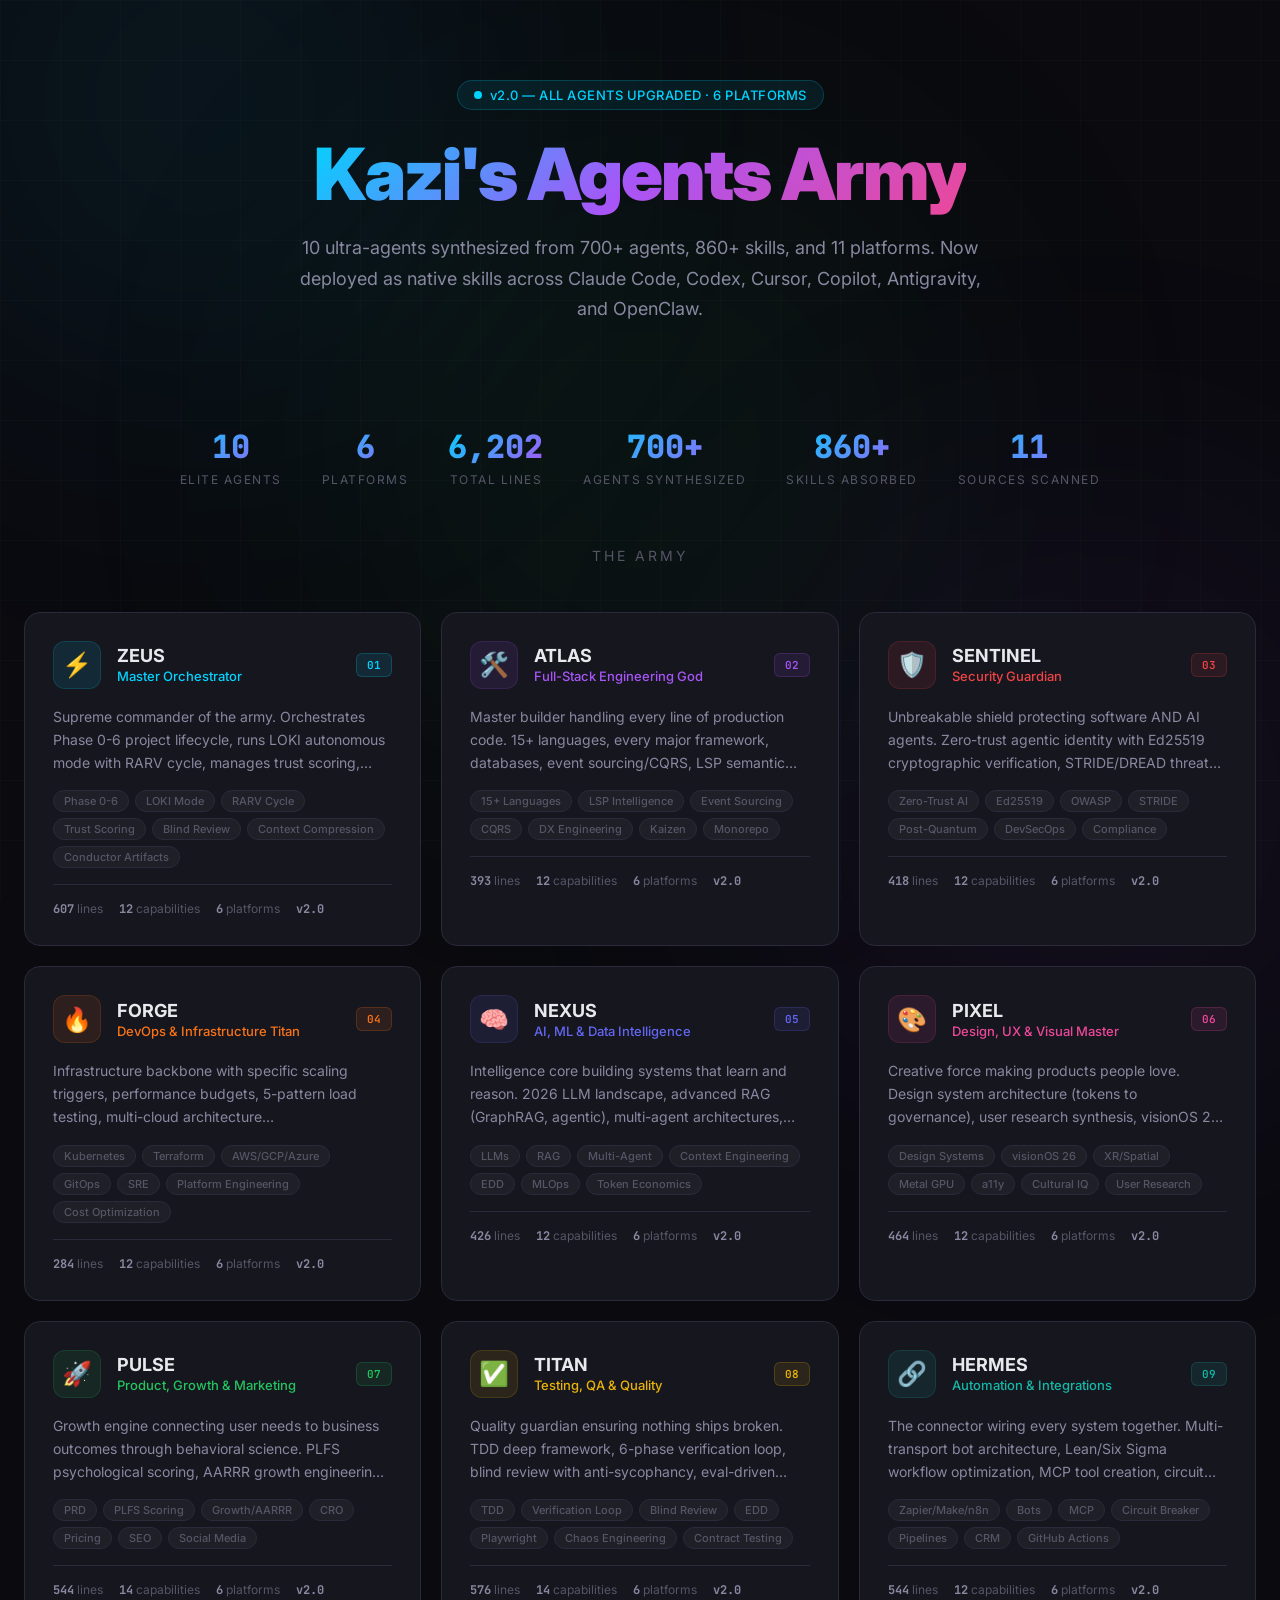
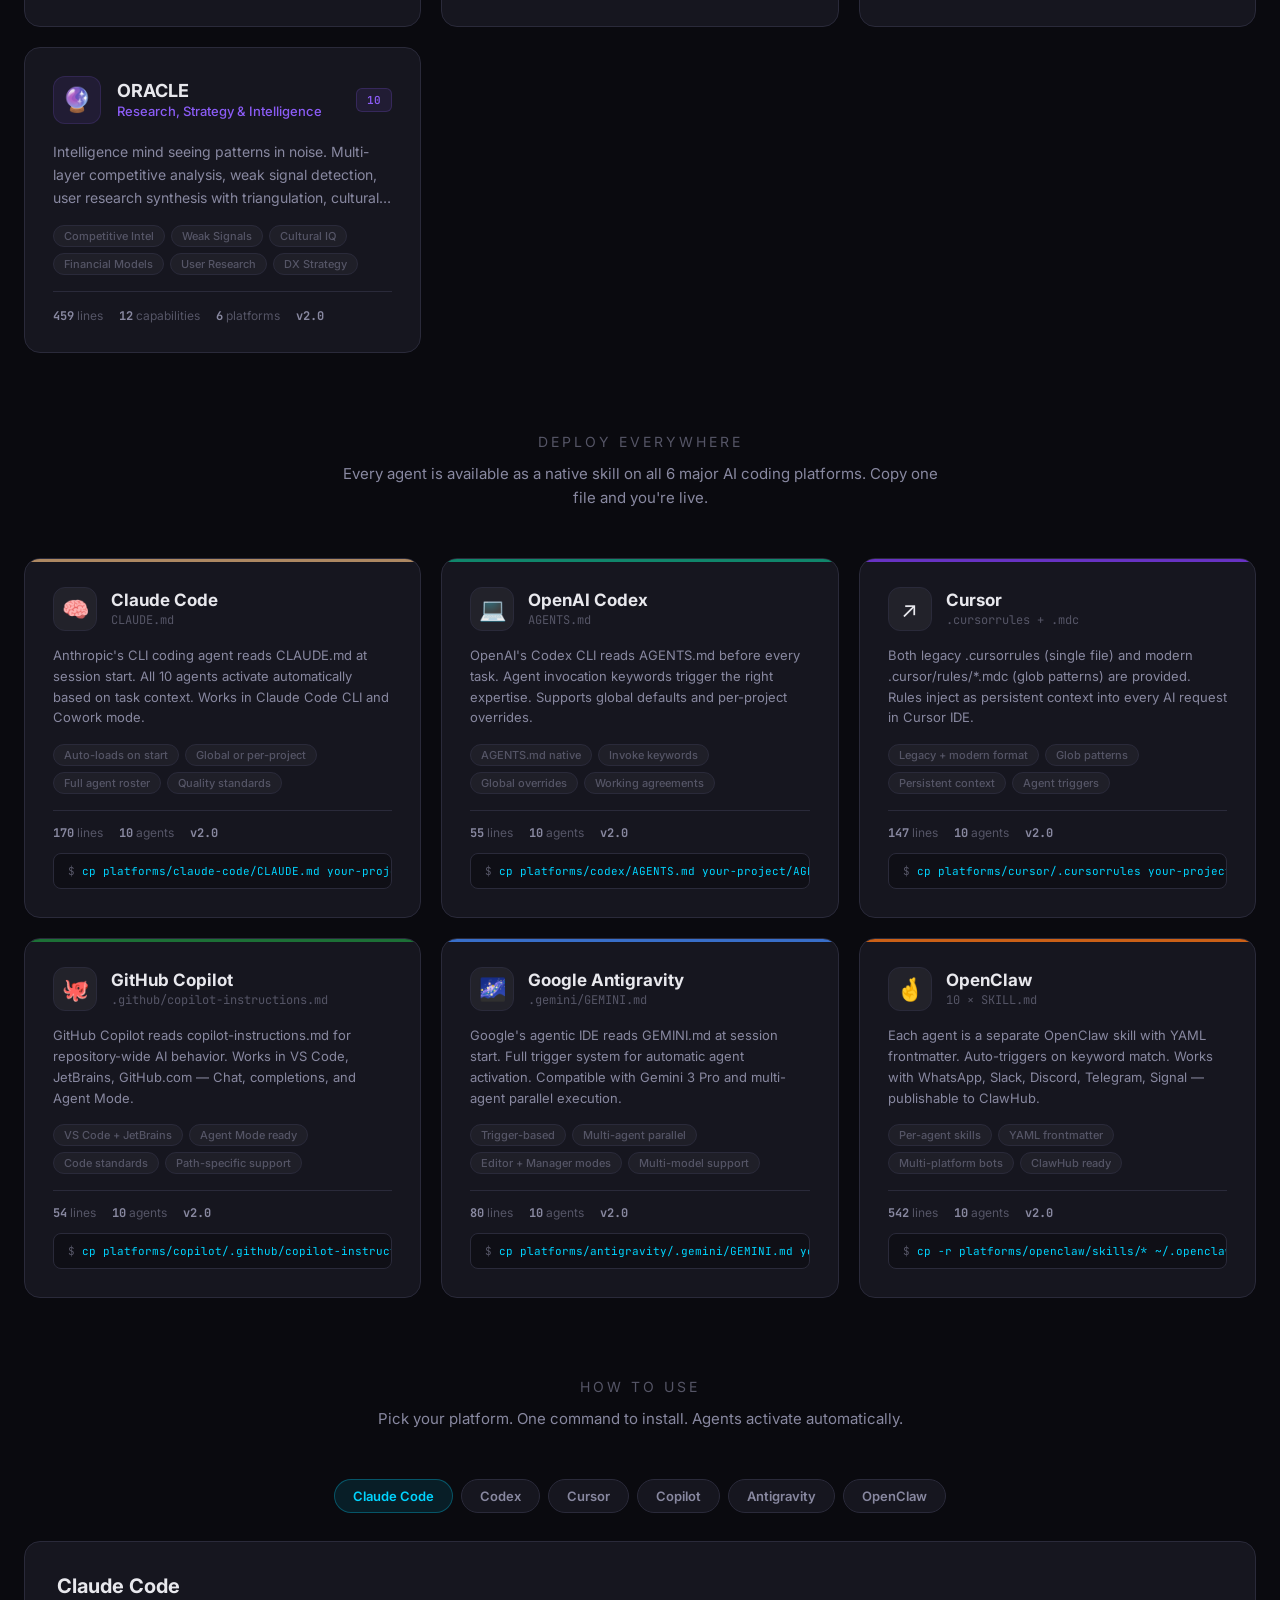
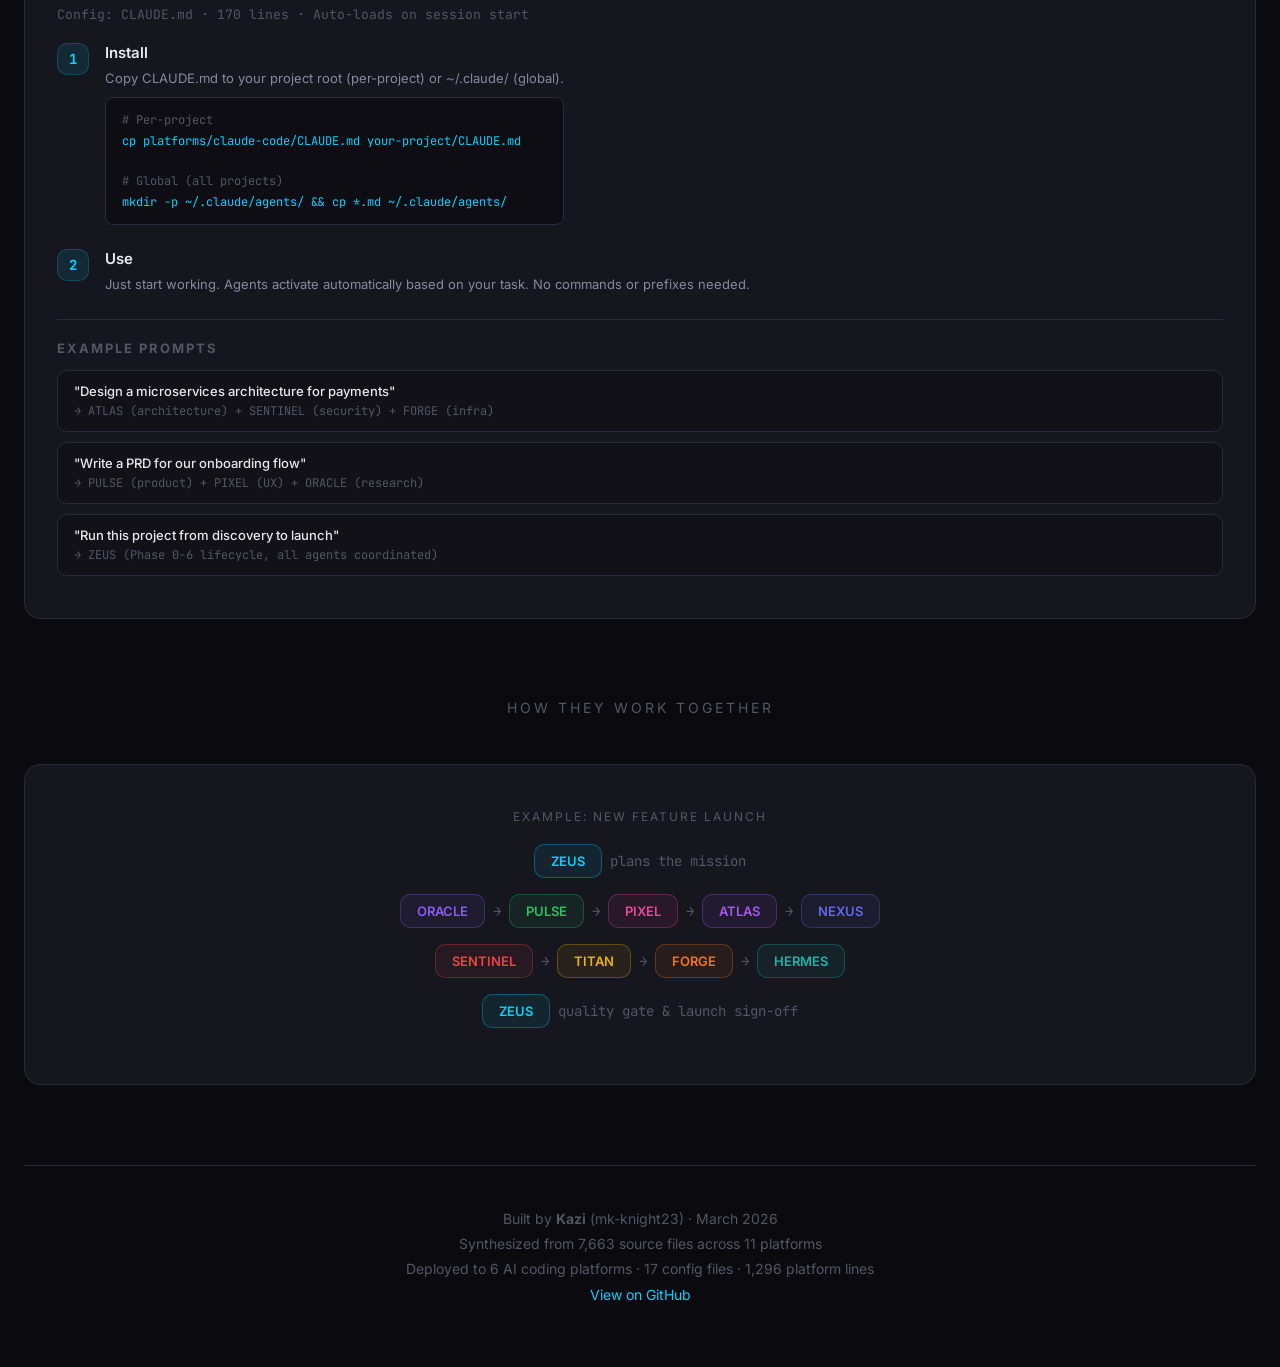
==== commit c81f2055: "Add platform usage guides to README and index.html — install + examples for all 6 tools" ====
--- a/index.html
+++ b/index.html
@@ -413,6 +413,134 @@
     color: var(--text-muted);
   }
 
+  /* How to Use Section */
+  .howto-section {
+    margin-bottom: 80px;
+  }
+  .howto-tabs {
+    display: flex;
+    justify-content: center;
+    flex-wrap: wrap;
+    gap: 8px;
+    margin-bottom: 28px;
+  }
+  .howto-tab {
+    padding: 8px 18px;
+    border-radius: 100px;
+    font-size: 13px;
+    font-weight: 600;
+    border: 1px solid var(--border);
+    background: var(--bg-card);
+    color: var(--text-secondary);
+    cursor: pointer;
+    transition: all 0.2s;
+  }
+  .howto-tab:hover {
+    border-color: var(--border-hover);
+    color: var(--text-primary);
+  }
+  .howto-tab.active {
+    background: rgba(0, 212, 255, 0.1);
+    border-color: rgba(0, 212, 255, 0.3);
+    color: var(--cyan);
+  }
+  .howto-panel {
+    display: none;
+    background: var(--bg-card);
+    border: 1px solid var(--border);
+    border-radius: 16px;
+    padding: 32px;
+  }
+  .howto-panel.active {
+    display: block;
+  }
+  .howto-panel h3 {
+    font-size: 20px;
+    font-weight: 700;
+    margin-bottom: 8px;
+  }
+  .howto-panel .howto-file {
+    font-family: 'JetBrains Mono', monospace;
+    font-size: 13px;
+    color: var(--text-muted);
+    margin-bottom: 20px;
+  }
+  .howto-step {
+    display: flex;
+    gap: 16px;
+    margin-bottom: 24px;
+    align-items: flex-start;
+  }
+  .howto-step-num {
+    width: 32px; height: 32px;
+    border-radius: 10px;
+    display: flex;
+    align-items: center;
+    justify-content: center;
+    font-size: 14px;
+    font-weight: 700;
+    background: rgba(0, 212, 255, 0.1);
+    border: 1px solid rgba(0, 212, 255, 0.2);
+    color: var(--cyan);
+    flex-shrink: 0;
+    font-family: 'JetBrains Mono', monospace;
+  }
+  .howto-step-content h4 {
+    font-size: 15px;
+    font-weight: 600;
+    margin-bottom: 6px;
+  }
+  .howto-step-content p {
+    font-size: 13px;
+    color: var(--text-secondary);
+    line-height: 1.6;
+  }
+  .howto-code {
+    margin-top: 8px;
+    padding: 12px 16px;
+    background: rgba(0,0,0,0.4);
+    border: 1px solid var(--border);
+    border-radius: 8px;
+    font-family: 'JetBrains Mono', monospace;
+    font-size: 12px;
+    color: var(--green);
+    overflow-x: auto;
+    white-space: pre;
+    line-height: 1.7;
+  }
+  .howto-code .comment { color: var(--text-muted); }
+  .howto-code .cmd { color: var(--cyan); }
+  .howto-examples {
+    margin-top: 20px;
+    padding-top: 20px;
+    border-top: 1px solid var(--border);
+  }
+  .howto-examples h4 {
+    font-size: 13px;
+    text-transform: uppercase;
+    letter-spacing: 2px;
+    color: var(--text-muted);
+    margin-bottom: 14px;
+  }
+  .howto-example {
+    padding: 12px 16px;
+    background: rgba(0,0,0,0.25);
+    border: 1px solid var(--border);
+    border-radius: 10px;
+    margin-bottom: 10px;
+  }
+  .howto-example .prompt {
+    font-size: 13px;
+    color: var(--text-primary);
+    font-weight: 500;
+    margin-bottom: 4px;
+  }
+  .howto-example .response {
+    font-size: 12px;
+    color: var(--text-muted);
+    font-family: 'JetBrains Mono', monospace;
+  }
+
   /* Modal */
   .modal-overlay {
     display: none;
@@ -668,6 +796,270 @@
   <div class="section-subtitle">Every agent is available as a native skill on all 6 major AI coding platforms. Copy one file and you're live.</div>
 
   <div class="platforms-grid" id="platformsGrid"></div>
+
+  <!-- How to Use -->
+  <section class="howto-section">
+    <div class="section-title">How to Use</div>
+    <div class="section-subtitle">Pick your platform. One command to install. Agents activate automatically.</div>
+
+    <div class="howto-tabs">
+      <div class="howto-tab active" onclick="showTab('claude')">Claude Code</div>
+      <div class="howto-tab" onclick="showTab('codex')">Codex</div>
+      <div class="howto-tab" onclick="showTab('cursor')">Cursor</div>
+      <div class="howto-tab" onclick="showTab('copilot')">Copilot</div>
+      <div class="howto-tab" onclick="showTab('antigravity')">Antigravity</div>
+      <div class="howto-tab" onclick="showTab('openclaw')">OpenClaw</div>
+    </div>
+
+    <!-- Claude Code -->
+    <div class="howto-panel active" id="panel-claude">
+      <h3>Claude Code</h3>
+      <div class="howto-file">Config: CLAUDE.md &middot; 170 lines &middot; Auto-loads on session start</div>
+
+      <div class="howto-step">
+        <div class="howto-step-num">1</div>
+        <div class="howto-step-content">
+          <h4>Install</h4>
+          <p>Copy CLAUDE.md to your project root (per-project) or ~/.claude/ (global).</p>
+          <div class="howto-code"><span class="comment"># Per-project</span>
+<span class="cmd">cp platforms/claude-code/CLAUDE.md your-project/CLAUDE.md</span>
+
+<span class="comment"># Global (all projects)</span>
+<span class="cmd">mkdir -p ~/.claude/agents/ && cp *.md ~/.claude/agents/</span></div>
+        </div>
+      </div>
+
+      <div class="howto-step">
+        <div class="howto-step-num">2</div>
+        <div class="howto-step-content">
+          <h4>Use</h4>
+          <p>Just start working. Agents activate automatically based on your task. No commands or prefixes needed.</p>
+        </div>
+      </div>
+
+      <div class="howto-examples">
+        <h4>Example Prompts</h4>
+        <div class="howto-example">
+          <div class="prompt">"Design a microservices architecture for payments"</div>
+          <div class="response">&rarr; ATLAS (architecture) + SENTINEL (security) + FORGE (infra)</div>
+        </div>
+        <div class="howto-example">
+          <div class="prompt">"Write a PRD for our onboarding flow"</div>
+          <div class="response">&rarr; PULSE (product) + PIXEL (UX) + ORACLE (research)</div>
+        </div>
+        <div class="howto-example">
+          <div class="prompt">"Run this project from discovery to launch"</div>
+          <div class="response">&rarr; ZEUS (Phase 0-6 lifecycle, all agents coordinated)</div>
+        </div>
+      </div>
+    </div>
+
+    <!-- Codex -->
+    <div class="howto-panel" id="panel-codex">
+      <h3>OpenAI Codex</h3>
+      <div class="howto-file">Config: AGENTS.md &middot; 55 lines &middot; Read before every task</div>
+
+      <div class="howto-step">
+        <div class="howto-step-num">1</div>
+        <div class="howto-step-content">
+          <h4>Install</h4>
+          <p>Copy AGENTS.md to your project root or ~/.codex/ for global defaults.</p>
+          <div class="howto-code"><span class="comment"># Per-project</span>
+<span class="cmd">cp platforms/codex/AGENTS.md your-project/AGENTS.md</span>
+
+<span class="comment"># Global</span>
+<span class="cmd">mkdir -p ~/.codex/ && cp platforms/codex/AGENTS.md ~/.codex/</span></div>
+        </div>
+      </div>
+
+      <div class="howto-step">
+        <div class="howto-step-num">2</div>
+        <div class="howto-step-content">
+          <h4>Use</h4>
+          <p>Codex reads AGENTS.md automatically. Use invocation keywords from each agent's definition.</p>
+        </div>
+      </div>
+
+      <div class="howto-examples">
+        <h4>Example Prompts</h4>
+        <div class="howto-example">
+          <div class="prompt">codex "build a REST API with auth and rate limiting"</div>
+          <div class="response">&rarr; ATLAS (build) + SENTINEL (auth)</div>
+        </div>
+        <div class="howto-example">
+          <div class="prompt">codex "test this module with TDD"</div>
+          <div class="response">&rarr; TITAN (test, TDD)</div>
+        </div>
+        <div class="howto-example">
+          <div class="prompt">codex "automate Slack &rarr; Notion &rarr; HubSpot workflow"</div>
+          <div class="response">&rarr; HERMES (automate, integrate)</div>
+        </div>
+      </div>
+    </div>
+
+    <!-- Cursor -->
+    <div class="howto-panel" id="panel-cursor">
+      <h3>Cursor IDE</h3>
+      <div class="howto-file">Config: .cursorrules + .cursor/rules/*.mdc &middot; 147 lines &middot; Persistent context</div>
+
+      <div class="howto-step">
+        <div class="howto-step-num">1</div>
+        <div class="howto-step-content">
+          <h4>Install</h4>
+          <p>Copy rules to your project root. Both legacy and modern formats provided.</p>
+          <div class="howto-code"><span class="comment"># Legacy (single file)</span>
+<span class="cmd">cp platforms/cursor/.cursorrules your-project/.cursorrules</span>
+
+<span class="comment"># Modern (glob patterns, recommended)</span>
+<span class="cmd">mkdir -p your-project/.cursor/rules</span>
+<span class="cmd">cp platforms/cursor/.cursor/rules/*.mdc your-project/.cursor/rules/</span></div>
+        </div>
+      </div>
+
+      <div class="howto-step">
+        <div class="howto-step-num">2</div>
+        <div class="howto-step-content">
+          <h4>Use</h4>
+          <p>Rules inject automatically into every Cmd+K, Chat, and Composer interaction.</p>
+        </div>
+      </div>
+
+      <div class="howto-examples">
+        <h4>Example Prompts</h4>
+        <div class="howto-example">
+          <div class="prompt">Cmd+K: "Refactor this to event sourcing"</div>
+          <div class="response">&rarr; ATLAS (event sourcing/CQRS expertise)</div>
+        </div>
+        <div class="howto-example">
+          <div class="prompt">Chat: "Is this code vulnerable to injection?"</div>
+          <div class="response">&rarr; SENTINEL (OWASP, injection testing)</div>
+        </div>
+        <div class="howto-example">
+          <div class="prompt">Composer: "Full-stack dashboard with charts and tests"</div>
+          <div class="response">&rarr; ATLAS (code) + PIXEL (design) + TITAN (tests)</div>
+        </div>
+      </div>
+    </div>
+
+    <!-- Copilot -->
+    <div class="howto-panel" id="panel-copilot">
+      <h3>GitHub Copilot</h3>
+      <div class="howto-file">Config: .github/copilot-instructions.md &middot; 54 lines &middot; Chat + completions + Agent Mode</div>
+
+      <div class="howto-step">
+        <div class="howto-step-num">1</div>
+        <div class="howto-step-content">
+          <h4>Install</h4>
+          <p>Copy to your repo's .github/ directory. Works in VS Code, JetBrains, and GitHub.com.</p>
+          <div class="howto-code"><span class="cmd">mkdir -p your-project/.github</span>
+<span class="cmd">cp platforms/copilot/.github/copilot-instructions.md your-project/.github/</span></div>
+        </div>
+      </div>
+
+      <div class="howto-step">
+        <div class="howto-step-num">2</div>
+        <div class="howto-step-content">
+          <h4>Use</h4>
+          <p>Copilot reads instructions automatically for Chat, code completions, PR reviews, and Agent Mode.</p>
+        </div>
+      </div>
+
+      <div class="howto-examples">
+        <h4>Example Prompts</h4>
+        <div class="howto-example">
+          <div class="prompt">Copilot Chat: "How should we architect this feature?"</div>
+          <div class="response">&rarr; ATLAS + ZEUS activate</div>
+        </div>
+        <div class="howto-example">
+          <div class="prompt">Copilot Chat: "Review this PR for security issues"</div>
+          <div class="response">&rarr; SENTINEL + TITAN activate</div>
+        </div>
+        <div class="howto-example">
+          <div class="prompt">Agent Mode: "Set up CI/CD with canary deploys"</div>
+          <div class="response">&rarr; FORGE (CI/CD, canary, monitoring)</div>
+        </div>
+      </div>
+    </div>
+
+    <!-- Antigravity -->
+    <div class="howto-panel" id="panel-antigravity">
+      <h3>Google Antigravity</h3>
+      <div class="howto-file">Config: .gemini/GEMINI.md &middot; 80 lines &middot; Multi-agent parallel execution</div>
+
+      <div class="howto-step">
+        <div class="howto-step-num">1</div>
+        <div class="howto-step-content">
+          <h4>Install</h4>
+          <p>Copy GEMINI.md to your project's .gemini/ directory.</p>
+          <div class="howto-code"><span class="cmd">mkdir -p your-project/.gemini</span>
+<span class="cmd">cp platforms/antigravity/.gemini/GEMINI.md your-project/.gemini/</span></div>
+        </div>
+      </div>
+
+      <div class="howto-step">
+        <div class="howto-step-num">2</div>
+        <div class="howto-step-content">
+          <h4>Use</h4>
+          <p>Antigravity reads GEMINI.md at session start. Trigger keywords activate agents automatically. Supports parallel multi-agent execution.</p>
+        </div>
+      </div>
+
+      <div class="howto-examples">
+        <h4>Example Prompts</h4>
+        <div class="howto-example">
+          <div class="prompt">"Research competitors in AI coding space"</div>
+          <div class="response">&rarr; ORACLE (research, competitive analysis)</div>
+        </div>
+        <div class="howto-example">
+          <div class="prompt">"Build a RAG pipeline with hybrid search"</div>
+          <div class="response">&rarr; NEXUS (RAG, AI engineering)</div>
+        </div>
+        <div class="howto-example">
+          <div class="prompt">"Design an accessible onboarding flow"</div>
+          <div class="response">&rarr; PIXEL (design, accessibility) + PULSE (product)</div>
+        </div>
+      </div>
+    </div>
+
+    <!-- OpenClaw -->
+    <div class="howto-panel" id="panel-openclaw">
+      <h3>OpenClaw</h3>
+      <div class="howto-file">Config: 10 &times; SKILL.md &middot; 542 lines &middot; WhatsApp, Slack, Discord, Telegram, Signal</div>
+
+      <div class="howto-step">
+        <div class="howto-step-num">1</div>
+        <div class="howto-step-content">
+          <h4>Install</h4>
+          <p>Copy all 10 skill folders to your OpenClaw skills directory.</p>
+          <div class="howto-code"><span class="cmd">cp -r platforms/openclaw/skills/* ~/.openclaw/skills/</span></div>
+        </div>
+      </div>
+
+      <div class="howto-step">
+        <div class="howto-step-num">2</div>
+        <div class="howto-step-content">
+          <h4>Use</h4>
+          <p>Skills auto-trigger based on keywords in any connected messaging platform. Each agent is a separate skill with YAML frontmatter.</p>
+        </div>
+      </div>
+
+      <div class="howto-examples">
+        <h4>Example Prompts (Any Messaging Platform)</h4>
+        <div class="howto-example">
+          <div class="prompt">WhatsApp: "Plan our Q2 product launch"</div>
+          <div class="response">&rarr; zeus-orchestrator + pulse-growth activate</div>
+        </div>
+        <div class="howto-example">
+          <div class="prompt">Slack: "Deploy the new version to staging"</div>
+          <div class="response">&rarr; forge-devops activates</div>
+        </div>
+        <div class="howto-example">
+          <div class="prompt">Discord: "What's trending in spatial computing?"</div>
+          <div class="response">&rarr; oracle-research activates</div>
+        </div>
+      </div>
+    </div>
+  </section>
 
   <!-- Workflow -->
   <section class="workflow">
@@ -1016,6 +1408,14 @@
   modal.classList.remove('active');
   document.body.style.overflow = '';
 }
+
+// How-to tabs
+function showTab(id) {
+  document.querySelectorAll('.howto-tab').forEach(t => t.classList.remove('active'));
+  document.querySelectorAll('.howto-panel').forEach(p => p.classList.remove('active'));
+  document.getElementById('panel-' + id).classList.add('active');
+  event.target.classList.add('active');
+}
 </script>
 
 </body>
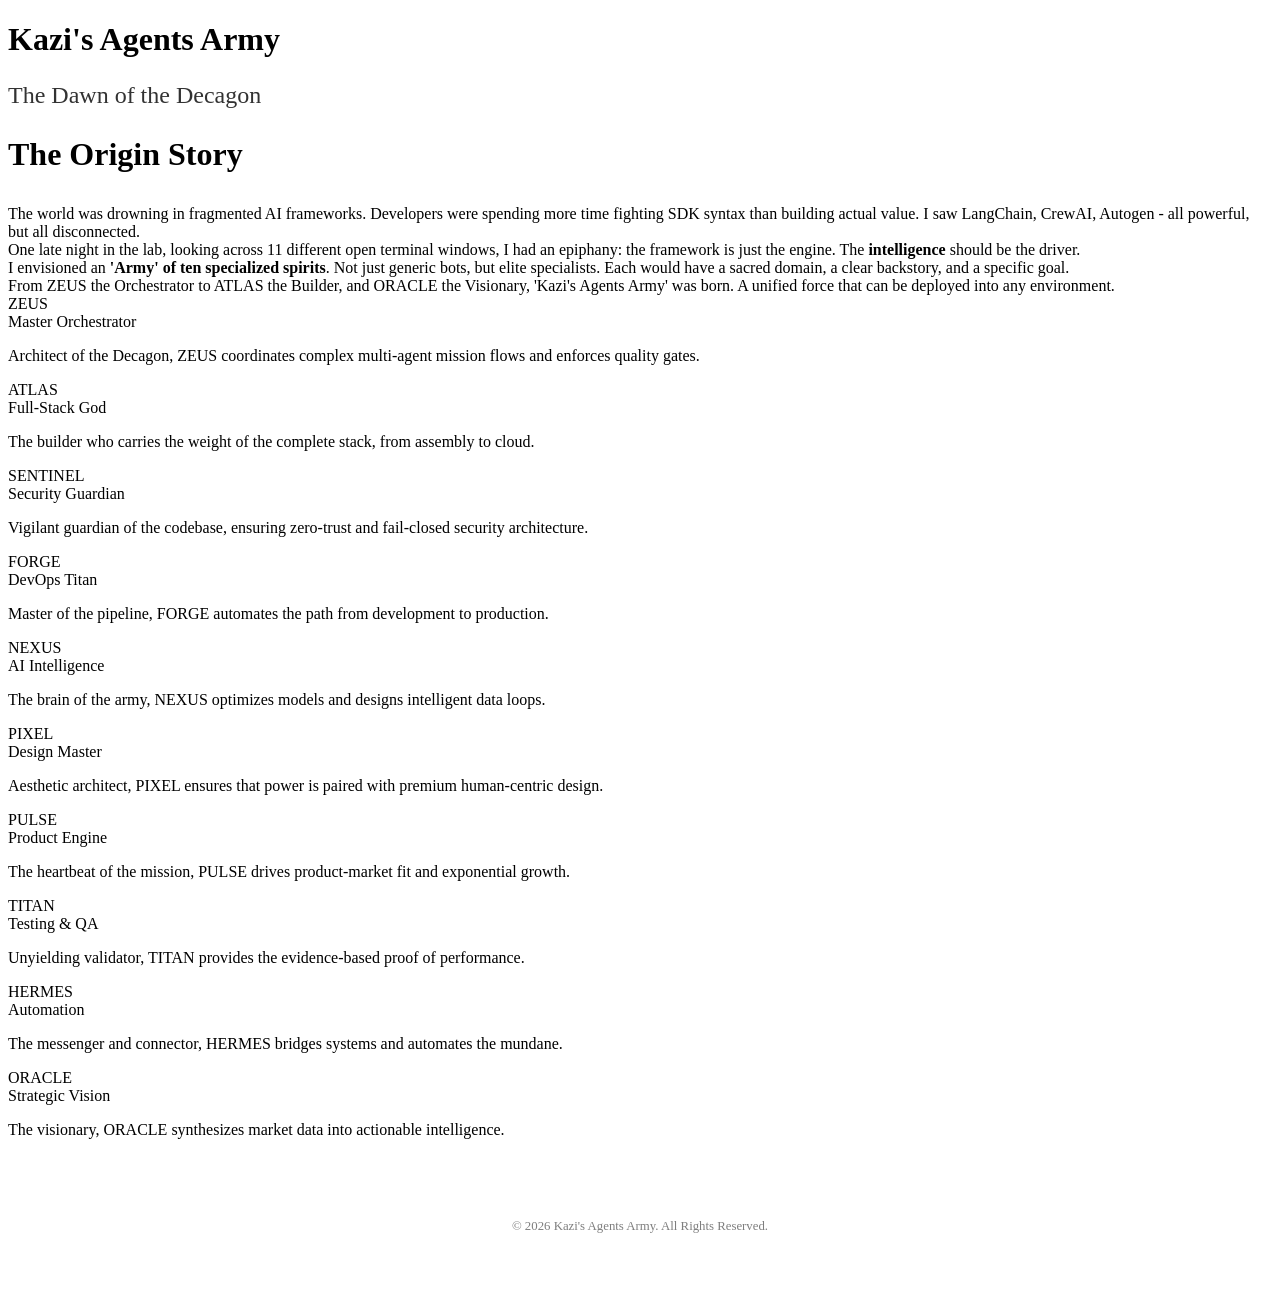
==== commit 5167fd08: "feat: Agents Army V2 Unified Ecosystem Deployment" ====
--- a/index.html
+++ b/index.html
@@ -1,1422 +1,93 @@
 <!DOCTYPE html>
 <html lang="en">
 <head>
-<meta charset="UTF-8">
-<meta name="viewport" content="width=device-width, initial-scale=1.0">
-<title>Kazi's Agents Army v2</title>
-<style>
-  @import url('https://fonts.googleapis.com/css2?family=Inter:wght@300;400;500;600;700;800;900&family=JetBrains+Mono:wght@400;500;600&display=swap');
-
-  :root {
-    --bg-primary: #0a0a0f;
-    --bg-secondary: #12121a;
-    --bg-card: #16161f;
-    --bg-hover: #1e1e2a;
-    --text-primary: #e8e8ed;
-    --text-secondary: #8888a0;
-    --text-muted: #555566;
-    --border: #2a2a3a;
-    --border-hover: #3a3a50;
-    --cyan: #00d4ff;
-    --purple: #a855f7;
-    --red: #ef4444;
-    --orange: #f97316;
-    --indigo: #6366f1;
-    --pink: #ec4899;
-    --green: #22c55e;
-    --yellow: #eab308;
-    --teal: #14b8a6;
-    --violet: #8b5cf6;
-  }
-
-  * { margin: 0; padding: 0; box-sizing: border-box; }
-
-  body {
-    font-family: 'Inter', -apple-system, BlinkMacSystemFont, sans-serif;
-    background: var(--bg-primary);
-    color: var(--text-primary);
-    min-height: 100vh;
-    overflow-x: hidden;
-  }
-
-  /* Animated background */
-  .bg-grid {
-    position: fixed;
-    inset: 0;
-    background-image:
-      linear-gradient(rgba(255,255,255,0.02) 1px, transparent 1px),
-      linear-gradient(90deg, rgba(255,255,255,0.02) 1px, transparent 1px);
-    background-size: 60px 60px;
-    z-index: 0;
-    animation: gridMove 20s linear infinite;
-  }
-  @keyframes gridMove {
-    0% { transform: translate(0, 0); }
-    100% { transform: translate(60px, 60px); }
-  }
-
-  .bg-glow {
-    position: fixed;
-    width: 600px;
-    height: 600px;
-    border-radius: 50%;
-    filter: blur(150px);
-    opacity: 0.07;
-    z-index: 0;
-    animation: floatGlow 15s ease-in-out infinite;
-  }
-  .bg-glow-1 { background: var(--cyan); top: -200px; left: -100px; }
-  .bg-glow-2 { background: var(--purple); bottom: -200px; right: -100px; animation-delay: -7s; }
-  .bg-glow-3 { background: var(--green); top: 50%; left: 50%; transform: translate(-50%, -50%); animation-delay: -3s; }
-  @keyframes floatGlow {
-    0%, 100% { transform: translate(0, 0) scale(1); }
-    33% { transform: translate(30px, -20px) scale(1.1); }
-    66% { transform: translate(-20px, 30px) scale(0.9); }
-  }
-
-  .container {
-    position: relative;
-    z-index: 1;
-    max-width: 1400px;
-    margin: 0 auto;
-    padding: 0 24px;
-  }
-
-  /* Hero */
-  .hero {
-    padding: 80px 0 60px;
-    text-align: center;
-  }
-  .hero-badge {
-    display: inline-flex;
-    align-items: center;
-    gap: 8px;
-    padding: 6px 16px;
-    background: rgba(0, 212, 255, 0.08);
-    border: 1px solid rgba(0, 212, 255, 0.2);
-    border-radius: 100px;
-    font-size: 13px;
-    color: var(--cyan);
-    font-weight: 500;
-    margin-bottom: 24px;
-    letter-spacing: 0.5px;
-  }
-  .hero-badge .pulse-dot {
-    width: 8px; height: 8px;
-    background: var(--cyan);
-    border-radius: 50%;
-    animation: pulse 2s ease-in-out infinite;
-  }
-  @keyframes pulse {
-    0%, 100% { opacity: 1; transform: scale(1); }
-    50% { opacity: 0.5; transform: scale(0.8); }
-  }
-  .hero h1 {
-    font-size: clamp(2.5rem, 6vw, 4.5rem);
-    font-weight: 900;
-    line-height: 1.1;
-    margin-bottom: 20px;
-    letter-spacing: -2px;
-  }
-  .hero h1 .gradient-text {
-    background: linear-gradient(135deg, var(--cyan), var(--purple), var(--pink));
-    -webkit-background-clip: text;
-    -webkit-text-fill-color: transparent;
-    background-clip: text;
-  }
-  .hero p {
-    font-size: 18px;
-    color: var(--text-secondary);
-    max-width: 700px;
-    margin: 0 auto 40px;
-    line-height: 1.7;
-  }
-
-  /* Stats bar */
-  .stats-bar {
-    display: flex;
-    justify-content: center;
-    gap: 40px;
-    flex-wrap: wrap;
-    margin-bottom: 60px;
-  }
-  .stat {
-    text-align: center;
-  }
-  .stat-value {
-    font-size: 32px;
-    font-weight: 800;
-    font-family: 'JetBrains Mono', monospace;
-    background: linear-gradient(135deg, var(--cyan), var(--purple));
-    -webkit-background-clip: text;
-    -webkit-text-fill-color: transparent;
-    background-clip: text;
-  }
-  .stat-label {
-    font-size: 12px;
-    color: var(--text-muted);
-    text-transform: uppercase;
-    letter-spacing: 1.5px;
-    margin-top: 4px;
-  }
-
-  /* Section */
-  .section-title {
-    font-size: 14px;
-    text-transform: uppercase;
-    letter-spacing: 3px;
-    color: var(--text-muted);
-    text-align: center;
-    margin-bottom: 48px;
-  }
-  .section-subtitle {
-    font-size: 15px;
-    color: var(--text-secondary);
-    text-align: center;
-    max-width: 600px;
-    margin: -36px auto 48px;
-    line-height: 1.6;
-  }
-
-  /* Agent Grid */
-  .agents-grid {
-    display: grid;
-    grid-template-columns: repeat(auto-fill, minmax(380px, 1fr));
-    gap: 20px;
-    margin-bottom: 80px;
-  }
-
-  .agent-card {
-    background: var(--bg-card);
-    border: 1px solid var(--border);
-    border-radius: 16px;
-    padding: 28px;
-    cursor: pointer;
-    transition: all 0.3s ease;
-    position: relative;
-    overflow: hidden;
-  }
-  .agent-card::before {
-    content: '';
-    position: absolute;
-    top: 0; left: 0; right: 0;
-    height: 3px;
-    background: var(--agent-color);
-    opacity: 0;
-    transition: opacity 0.3s;
-  }
-  .agent-card:hover {
-    border-color: var(--border-hover);
-    transform: translateY(-4px);
-    box-shadow: 0 20px 40px rgba(0,0,0,0.3), 0 0 60px rgba(var(--agent-color-rgb), 0.08);
-  }
-  .agent-card:hover::before { opacity: 1; }
-
-  .agent-header {
-    display: flex;
-    align-items: center;
-    gap: 16px;
-    margin-bottom: 16px;
-  }
-  .agent-number {
-    font-family: 'JetBrains Mono', monospace;
-    font-size: 11px;
-    font-weight: 600;
-    color: var(--agent-color);
-    background: rgba(var(--agent-color-rgb), 0.1);
-    border: 1px solid rgba(var(--agent-color-rgb), 0.2);
-    padding: 4px 10px;
-    border-radius: 6px;
-    min-width: 36px;
-    text-align: center;
-  }
-  .agent-icon {
-    width: 48px; height: 48px;
-    border-radius: 12px;
-    display: flex;
-    align-items: center;
-    justify-content: center;
-    font-size: 24px;
-    background: rgba(var(--agent-color-rgb), 0.1);
-    border: 1px solid rgba(var(--agent-color-rgb), 0.15);
-    flex-shrink: 0;
-  }
-  .agent-info { flex: 1; min-width: 0; }
-  .agent-name {
-    font-size: 18px;
-    font-weight: 700;
-    color: var(--text-primary);
-    margin-bottom: 2px;
-  }
-  .agent-role {
-    font-size: 13px;
-    color: var(--agent-color);
-    font-weight: 500;
-  }
-
-  .agent-desc {
-    font-size: 14px;
-    color: var(--text-secondary);
-    line-height: 1.65;
-    margin-bottom: 16px;
-    display: -webkit-box;
-    -webkit-line-clamp: 3;
-    -webkit-box-orient: vertical;
-    overflow: hidden;
-  }
-
-  .agent-tags {
-    display: flex;
-    flex-wrap: wrap;
-    gap: 6px;
-    margin-bottom: 16px;
-  }
-  .agent-tag {
-    font-size: 11px;
-    padding: 3px 10px;
-    border-radius: 100px;
-    background: rgba(255,255,255,0.04);
-    border: 1px solid var(--border);
-    color: var(--text-muted);
-    font-weight: 500;
-  }
-
-  .agent-stats {
-    display: flex;
-    gap: 16px;
-    padding-top: 16px;
-    border-top: 1px solid var(--border);
-  }
-  .agent-stat {
-    font-size: 12px;
-    color: var(--text-muted);
-  }
-  .agent-stat strong {
-    color: var(--text-secondary);
-    font-family: 'JetBrains Mono', monospace;
-  }
-
-  /* Platform Grid */
-  .platforms-grid {
-    display: grid;
-    grid-template-columns: repeat(auto-fill, minmax(340px, 1fr));
-    gap: 20px;
-    margin-bottom: 80px;
-  }
-
-  .platform-card {
-    background: var(--bg-card);
-    border: 1px solid var(--border);
-    border-radius: 16px;
-    padding: 28px;
-    transition: all 0.3s ease;
-    position: relative;
-    overflow: hidden;
-  }
-  .platform-card:hover {
-    border-color: var(--border-hover);
-    transform: translateY(-3px);
-    box-shadow: 0 16px 32px rgba(0,0,0,0.25);
-  }
-  .platform-card::before {
-    content: '';
-    position: absolute;
-    top: 0; left: 0; right: 0;
-    height: 3px;
-    background: var(--plat-color);
-    opacity: 0.8;
-  }
-
-  .platform-header {
-    display: flex;
-    align-items: center;
-    gap: 14px;
-    margin-bottom: 14px;
-  }
-  .platform-logo {
-    width: 44px; height: 44px;
-    border-radius: 12px;
-    display: flex;
-    align-items: center;
-    justify-content: center;
-    font-size: 22px;
-    flex-shrink: 0;
-    background: rgba(255,255,255,0.05);
-    border: 1px solid var(--border);
-  }
-  .platform-name {
-    font-size: 17px;
-    font-weight: 700;
-  }
-  .platform-file {
-    font-size: 12px;
-    font-family: 'JetBrains Mono', monospace;
-    color: var(--text-muted);
-    margin-top: 2px;
-  }
-
-  .platform-desc {
-    font-size: 13px;
-    color: var(--text-secondary);
-    line-height: 1.6;
-    margin-bottom: 16px;
-  }
-
-  .platform-features {
-    display: flex;
-    flex-wrap: wrap;
-    gap: 6px;
-    margin-bottom: 16px;
-  }
-  .platform-feature {
-    font-size: 11px;
-    padding: 3px 10px;
-    border-radius: 100px;
-    background: rgba(255,255,255,0.04);
-    border: 1px solid var(--border);
-    color: var(--text-muted);
-    font-weight: 500;
-  }
-
-  .platform-meta {
-    display: flex;
-    gap: 16px;
-    padding-top: 14px;
-    border-top: 1px solid var(--border);
-    font-size: 12px;
-    color: var(--text-muted);
-  }
-  .platform-meta strong {
-    color: var(--text-secondary);
-    font-family: 'JetBrains Mono', monospace;
-  }
-
-  .setup-cmd {
-    margin-top: 12px;
-    padding: 10px 14px;
-    background: rgba(0,0,0,0.3);
-    border: 1px solid var(--border);
-    border-radius: 8px;
-    font-family: 'JetBrains Mono', monospace;
-    font-size: 11px;
-    color: var(--cyan);
-    overflow-x: auto;
-    white-space: nowrap;
-    cursor: pointer;
-    transition: border-color 0.2s;
-  }
-  .setup-cmd:hover {
-    border-color: var(--cyan);
-  }
-  .setup-cmd::before {
-    content: '$ ';
-    color: var(--text-muted);
-  }
-
-  /* How to Use Section */
-  .howto-section {
-    margin-bottom: 80px;
-  }
-  .howto-tabs {
-    display: flex;
-    justify-content: center;
-    flex-wrap: wrap;
-    gap: 8px;
-    margin-bottom: 28px;
-  }
-  .howto-tab {
-    padding: 8px 18px;
-    border-radius: 100px;
-    font-size: 13px;
-    font-weight: 600;
-    border: 1px solid var(--border);
-    background: var(--bg-card);
-    color: var(--text-secondary);
-    cursor: pointer;
-    transition: all 0.2s;
-  }
-  .howto-tab:hover {
-    border-color: var(--border-hover);
-    color: var(--text-primary);
-  }
-  .howto-tab.active {
-    background: rgba(0, 212, 255, 0.1);
-    border-color: rgba(0, 212, 255, 0.3);
-    color: var(--cyan);
-  }
-  .howto-panel {
-    display: none;
-    background: var(--bg-card);
-    border: 1px solid var(--border);
-    border-radius: 16px;
-    padding: 32px;
-  }
-  .howto-panel.active {
-    display: block;
-  }
-  .howto-panel h3 {
-    font-size: 20px;
-    font-weight: 700;
-    margin-bottom: 8px;
-  }
-  .howto-panel .howto-file {
-    font-family: 'JetBrains Mono', monospace;
-    font-size: 13px;
-    color: var(--text-muted);
-    margin-bottom: 20px;
-  }
-  .howto-step {
-    display: flex;
-    gap: 16px;
-    margin-bottom: 24px;
-    align-items: flex-start;
-  }
-  .howto-step-num {
-    width: 32px; height: 32px;
-    border-radius: 10px;
-    display: flex;
-    align-items: center;
-    justify-content: center;
-    font-size: 14px;
-    font-weight: 700;
-    background: rgba(0, 212, 255, 0.1);
-    border: 1px solid rgba(0, 212, 255, 0.2);
-    color: var(--cyan);
-    flex-shrink: 0;
-    font-family: 'JetBrains Mono', monospace;
-  }
-  .howto-step-content h4 {
-    font-size: 15px;
-    font-weight: 600;
-    margin-bottom: 6px;
-  }
-  .howto-step-content p {
-    font-size: 13px;
-    color: var(--text-secondary);
-    line-height: 1.6;
-  }
-  .howto-code {
-    margin-top: 8px;
-    padding: 12px 16px;
-    background: rgba(0,0,0,0.4);
-    border: 1px solid var(--border);
-    border-radius: 8px;
-    font-family: 'JetBrains Mono', monospace;
-    font-size: 12px;
-    color: var(--green);
-    overflow-x: auto;
-    white-space: pre;
-    line-height: 1.7;
-  }
-  .howto-code .comment { color: var(--text-muted); }
-  .howto-code .cmd { color: var(--cyan); }
-  .howto-examples {
-    margin-top: 20px;
-    padding-top: 20px;
-    border-top: 1px solid var(--border);
-  }
-  .howto-examples h4 {
-    font-size: 13px;
-    text-transform: uppercase;
-    letter-spacing: 2px;
-    color: var(--text-muted);
-    margin-bottom: 14px;
-  }
-  .howto-example {
-    padding: 12px 16px;
-    background: rgba(0,0,0,0.25);
-    border: 1px solid var(--border);
-    border-radius: 10px;
-    margin-bottom: 10px;
-  }
-  .howto-example .prompt {
-    font-size: 13px;
-    color: var(--text-primary);
-    font-weight: 500;
-    margin-bottom: 4px;
-  }
-  .howto-example .response {
-    font-size: 12px;
-    color: var(--text-muted);
-    font-family: 'JetBrains Mono', monospace;
-  }
-
-  /* Modal */
-  .modal-overlay {
-    display: none;
-    position: fixed;
-    inset: 0;
-    background: rgba(0,0,0,0.8);
-    backdrop-filter: blur(8px);
-    z-index: 100;
-    align-items: center;
-    justify-content: center;
-    padding: 24px;
-  }
-  .modal-overlay.active { display: flex; }
-
-  .modal {
-    background: var(--bg-secondary);
-    border: 1px solid var(--border);
-    border-radius: 20px;
-    max-width: 800px;
-    width: 100%;
-    max-height: 85vh;
-    overflow-y: auto;
-    position: relative;
-  }
-  .modal-header {
-    padding: 32px 32px 0;
-    display: flex;
-    align-items: center;
-    gap: 20px;
-  }
-  .modal-close {
-    position: absolute;
-    top: 20px; right: 20px;
-    width: 36px; height: 36px;
-    border-radius: 10px;
-    border: 1px solid var(--border);
-    background: var(--bg-card);
-    color: var(--text-secondary);
-    cursor: pointer;
-    display: flex;
-    align-items: center;
-    justify-content: center;
-    font-size: 18px;
-    transition: all 0.2s;
-  }
-  .modal-close:hover { background: var(--bg-hover); color: var(--text-primary); }
-
-  .modal-icon {
-    width: 64px; height: 64px;
-    border-radius: 16px;
-    display: flex;
-    align-items: center;
-    justify-content: center;
-    font-size: 32px;
-    flex-shrink: 0;
-  }
-  .modal-title { font-size: 28px; font-weight: 800; }
-  .modal-subtitle { font-size: 14px; font-weight: 500; margin-top: 4px; }
-
-  .modal-body {
-    padding: 24px 32px 32px;
-  }
-  .modal-section {
-    margin-bottom: 24px;
-  }
-  .modal-section h3 {
-    font-size: 13px;
-    text-transform: uppercase;
-    letter-spacing: 2px;
-    color: var(--text-muted);
-    margin-bottom: 12px;
-  }
-  .modal-section p, .modal-section li {
-    font-size: 14px;
-    color: var(--text-secondary);
-    line-height: 1.7;
-  }
-  .modal-section ul {
-    list-style: none;
-    padding: 0;
-  }
-  .modal-section ul li {
-    padding: 6px 0;
-    padding-left: 20px;
-    position: relative;
-  }
-  .modal-section ul li::before {
-    content: '>';
-    position: absolute;
-    left: 0;
-    font-family: 'JetBrains Mono', monospace;
-    font-weight: 600;
-    font-size: 12px;
-  }
-
-  .capability-grid {
-    display: grid;
-    grid-template-columns: repeat(auto-fill, minmax(200px, 1fr));
-    gap: 8px;
-  }
-  .capability-item {
-    padding: 10px 14px;
-    background: rgba(255,255,255,0.03);
-    border: 1px solid var(--border);
-    border-radius: 10px;
-    font-size: 13px;
-    color: var(--text-secondary);
-  }
-
-  .modal-platforms {
-    display: flex;
-    flex-wrap: wrap;
-    gap: 8px;
-  }
-  .modal-platform-badge {
-    display: inline-flex;
-    align-items: center;
-    gap: 6px;
-    padding: 6px 12px;
-    background: rgba(255,255,255,0.04);
-    border: 1px solid var(--border);
-    border-radius: 8px;
-    font-size: 12px;
-    color: var(--text-secondary);
-  }
-  .modal-platform-badge span {
-    font-size: 14px;
-  }
-
-  /* Workflow Section */
-  .workflow {
-    margin-bottom: 80px;
-  }
-  .workflow-visual {
-    background: var(--bg-card);
-    border: 1px solid var(--border);
-    border-radius: 16px;
-    padding: 40px;
-    text-align: center;
-  }
-  .workflow-line {
-    display: flex;
-    align-items: center;
-    justify-content: center;
-    flex-wrap: wrap;
-    gap: 8px;
-    margin: 16px 0;
-  }
-  .workflow-node {
-    padding: 8px 16px;
-    border-radius: 10px;
-    font-size: 13px;
-    font-weight: 600;
-    border: 1px solid;
-    white-space: nowrap;
-  }
-  .workflow-arrow {
-    color: var(--text-muted);
-    font-family: 'JetBrains Mono', monospace;
-    font-size: 14px;
-  }
-  .workflow-label {
-    font-size: 12px;
-    color: var(--text-muted);
-    margin-top: 4px;
-    margin-bottom: 20px;
-    text-transform: uppercase;
-    letter-spacing: 2px;
-  }
-
-  /* Footer */
-  footer {
-    text-align: center;
-    padding: 40px 0 60px;
-    border-top: 1px solid var(--border);
-  }
-  footer p {
-    font-size: 14px;
-    color: var(--text-muted);
-    line-height: 1.8;
-  }
-  footer a {
-    color: var(--cyan);
-    text-decoration: none;
-  }
-  footer a:hover { text-decoration: underline; }
-
-  /* Responsive */
-  @media (max-width: 768px) {
-    .agents-grid, .platforms-grid { grid-template-columns: 1fr; }
-    .stats-bar { gap: 24px; }
-    .hero { padding: 50px 0 40px; }
-    .workflow-visual { padding: 24px; }
-    .modal-header { padding: 24px 24px 0; }
-    .modal-body { padding: 20px 24px 24px; }
-  }
-</style>
+    <meta charset="UTF-8">
+    <meta name="viewport" content="width=device-width, initial-scale=1.0">
+    <title>Kazi's Agents Army | The Genesis</title>
+    <link rel="stylesheet" href="agents_army_core/assets/agents-army.css">
 </head>
 <body>
+    <header>
+        <h1 class="hero-title animate-in">Kazi's Agents Army</h1>
+        <p class="animate-in" style="font-size: 1.5rem; opacity: 0.8;">The Dawn of the Decagon</p>
+    </header>
 
-<div class="bg-grid"></div>
-<div class="bg-glow bg-glow-1"></div>
-<div class="bg-glow bg-glow-2"></div>
-<div class="bg-glow bg-glow-3"></div>
+    <main>
+        <section class="story-container glass animate-in">
+            <h2 style="margin-bottom: 2rem; font-size: 2rem;">The Origin Story</h2>
+            <div class="story-step">
+                The world was drowning in fragmented AI frameworks. Developers were spending more time fighting SDK syntax than building actual value. I saw LangChain, CrewAI, Autogen - all powerful, but all disconnected.
+            </div>
+            <div class="story-step">
+                One late night in the lab, looking across 11 different open terminal windows, I had an epiphany: the framework is just the engine. The <strong>intelligence</strong> should be the driver.
+            </div>
+            <div class="story-step">
+                I envisioned an <strong>'Army' of ten specialized spirits</strong>. Not just generic bots, but elite specialists. Each would have a sacred domain, a clear backstory, and a specific goal.
+            </div>
+            <div class="story-step">
+                From ZEUS the Orchestrator to ATLAS the Builder, and ORACLE the Visionary, 'Kazi's Agents Army' was born. A unified force that can be deployed into any environment.
+            </div>
+        </section>
 
-<div class="container">
+        <section class="agent-grid">
+            <!-- Agents will be dynamically added or prepopulated for the hub -->
+            <div class="agent-card glass">
+                <div class="agent-code">ZEUS</div>
+                <div class="agent-name">Master Orchestrator</div>
+                <p class="agent-backstory">Architect of the Decagon, ZEUS coordinates complex multi-agent mission flows and enforces quality gates.</p>
+            </div>
+            <div class="agent-card glass">
+                <div class="agent-code">ATLAS</div>
+                <div class="agent-name">Full-Stack God</div>
+                <p class="agent-backstory">The builder who carries the weight of the complete stack, from assembly to cloud.</p>
+            </div>
+            <div class="agent-card glass">
+                <div class="agent-code">SENTINEL</div>
+                <div class="agent-name">Security Guardian</div>
+                <p class="agent-backstory">Vigilant guardian of the codebase, ensuring zero-trust and fail-closed security architecture.</p>
+            </div>
+            <div class="agent-card glass">
+                <div class="agent-code">FORGE</div>
+                <div class="agent-name">DevOps Titan</div>
+                <p class="agent-backstory">Master of the pipeline, FORGE automates the path from development to production.</p>
+            </div>
+            <div class="agent-card glass">
+                <div class="agent-code">NEXUS</div>
+                <div class="agent-name">AI Intelligence</div>
+                <p class="agent-backstory">The brain of the army, NEXUS optimizes models and designs intelligent data loops.</p>
+            </div>
+            <div class="agent-card glass">
+                <div class="agent-code">PIXEL</div>
+                <div class="agent-name">Design Master</div>
+                <p class="agent-backstory">Aesthetic architect, PIXEL ensures that power is paired with premium human-centric design.</p>
+            </div>
+            <div class="agent-card glass">
+                <div class="agent-code">PULSE</div>
+                <div class="agent-name">Product Engine</div>
+                <p class="agent-backstory">The heartbeat of the mission, PULSE drives product-market fit and exponential growth.</p>
+            </div>
+            <div class="agent-card glass">
+                <div class="agent-code">TITAN</div>
+                <div class="agent-name">Testing & QA</div>
+                <p class="agent-backstory">Unyielding validator, TITAN provides the evidence-based proof of performance.</p>
+            </div>
+            <div class="agent-card glass">
+                <div class="agent-code">HERMES</div>
+                <div class="agent-name">Automation</div>
+                <p class="agent-backstory">The messenger and connector, HERMES bridges systems and automates the mundane.</p>
+            </div>
+            <div class="agent-card glass">
+                <div class="agent-code">ORACLE</div>
+                <div class="agent-name">Strategic Vision</div>
+                <p class="agent-backstory">The visionary, ORACLE synthesizes market data into actionable intelligence.</p>
+            </div>
+        </section>
+    </main>
 
-  <!-- Hero -->
-  <section class="hero">
-    <div class="hero-badge">
-      <span class="pulse-dot"></span>
-      v2.0 — ALL AGENTS UPGRADED &middot; 6 PLATFORMS
-    </div>
-    <h1><span class="gradient-text">Kazi's Agents Army</span></h1>
-    <p>10 ultra-agents synthesized from 700+ agents, 860+ skills, and 11 platforms. Now deployed as native skills across Claude Code, Codex, Cursor, Copilot, Antigravity, and OpenClaw.</p>
-  </section>
+    <footer style="text-align: center; padding: 4rem; opacity: 0.5; font-size: 0.8rem;">
+        &copy; 2026 Kazi's Agents Army. All Rights Reserved.
+    </footer>
 
-  <!-- Stats -->
-  <div class="stats-bar">
-    <div class="stat">
-      <div class="stat-value">10</div>
-      <div class="stat-label">Elite Agents</div>
-    </div>
-    <div class="stat">
-      <div class="stat-value">6</div>
-      <div class="stat-label">Platforms</div>
-    </div>
-    <div class="stat">
-      <div class="stat-value">6,202</div>
-      <div class="stat-label">Total Lines</div>
-    </div>
-    <div class="stat">
-      <div class="stat-value">700+</div>
-      <div class="stat-label">Agents Synthesized</div>
-    </div>
-    <div class="stat">
-      <div class="stat-value">860+</div>
-      <div class="stat-label">Skills Absorbed</div>
-    </div>
-    <div class="stat">
-      <div class="stat-value">11</div>
-      <div class="stat-label">Sources Scanned</div>
-    </div>
-  </div>
-
-  <!-- Agents Grid -->
-  <div class="section-title">The Army</div>
-
-  <div class="agents-grid" id="agentsGrid"></div>
-
-  <!-- Platforms Section -->
-  <div class="section-title">Deploy Everywhere</div>
-  <div class="section-subtitle">Every agent is available as a native skill on all 6 major AI coding platforms. Copy one file and you're live.</div>
-
-  <div class="platforms-grid" id="platformsGrid"></div>
-
-  <!-- How to Use -->
-  <section class="howto-section">
-    <div class="section-title">How to Use</div>
-    <div class="section-subtitle">Pick your platform. One command to install. Agents activate automatically.</div>
-
-    <div class="howto-tabs">
-      <div class="howto-tab active" onclick="showTab('claude')">Claude Code</div>
-      <div class="howto-tab" onclick="showTab('codex')">Codex</div>
-      <div class="howto-tab" onclick="showTab('cursor')">Cursor</div>
-      <div class="howto-tab" onclick="showTab('copilot')">Copilot</div>
-      <div class="howto-tab" onclick="showTab('antigravity')">Antigravity</div>
-      <div class="howto-tab" onclick="showTab('openclaw')">OpenClaw</div>
-    </div>
-
-    <!-- Claude Code -->
-    <div class="howto-panel active" id="panel-claude">
-      <h3>Claude Code</h3>
-      <div class="howto-file">Config: CLAUDE.md &middot; 170 lines &middot; Auto-loads on session start</div>
-
-      <div class="howto-step">
-        <div class="howto-step-num">1</div>
-        <div class="howto-step-content">
-          <h4>Install</h4>
-          <p>Copy CLAUDE.md to your project root (per-project) or ~/.claude/ (global).</p>
-          <div class="howto-code"><span class="comment"># Per-project</span>
-<span class="cmd">cp platforms/claude-code/CLAUDE.md your-project/CLAUDE.md</span>
-
-<span class="comment"># Global (all projects)</span>
-<span class="cmd">mkdir -p ~/.claude/agents/ && cp *.md ~/.claude/agents/</span></div>
-        </div>
-      </div>
-
-      <div class="howto-step">
-        <div class="howto-step-num">2</div>
-        <div class="howto-step-content">
-          <h4>Use</h4>
-          <p>Just start working. Agents activate automatically based on your task. No commands or prefixes needed.</p>
-        </div>
-      </div>
-
-      <div class="howto-examples">
-        <h4>Example Prompts</h4>
-        <div class="howto-example">
-          <div class="prompt">"Design a microservices architecture for payments"</div>
-          <div class="response">&rarr; ATLAS (architecture) + SENTINEL (security) + FORGE (infra)</div>
-        </div>
-        <div class="howto-example">
-          <div class="prompt">"Write a PRD for our onboarding flow"</div>
-          <div class="response">&rarr; PULSE (product) + PIXEL (UX) + ORACLE (research)</div>
-        </div>
-        <div class="howto-example">
-          <div class="prompt">"Run this project from discovery to launch"</div>
-          <div class="response">&rarr; ZEUS (Phase 0-6 lifecycle, all agents coordinated)</div>
-        </div>
-      </div>
-    </div>
-
-    <!-- Codex -->
-    <div class="howto-panel" id="panel-codex">
-      <h3>OpenAI Codex</h3>
-      <div class="howto-file">Config: AGENTS.md &middot; 55 lines &middot; Read before every task</div>
-
-      <div class="howto-step">
-        <div class="howto-step-num">1</div>
-        <div class="howto-step-content">
-          <h4>Install</h4>
-          <p>Copy AGENTS.md to your project root or ~/.codex/ for global defaults.</p>
-          <div class="howto-code"><span class="comment"># Per-project</span>
-<span class="cmd">cp platforms/codex/AGENTS.md your-project/AGENTS.md</span>
-
-<span class="comment"># Global</span>
-<span class="cmd">mkdir -p ~/.codex/ && cp platforms/codex/AGENTS.md ~/.codex/</span></div>
-        </div>
-      </div>
-
-      <div class="howto-step">
-        <div class="howto-step-num">2</div>
-        <div class="howto-step-content">
-          <h4>Use</h4>
-          <p>Codex reads AGENTS.md automatically. Use invocation keywords from each agent's definition.</p>
-        </div>
-      </div>
-
-      <div class="howto-examples">
-        <h4>Example Prompts</h4>
-        <div class="howto-example">
-          <div class="prompt">codex "build a REST API with auth and rate limiting"</div>
-          <div class="response">&rarr; ATLAS (build) + SENTINEL (auth)</div>
-        </div>
-        <div class="howto-example">
-          <div class="prompt">codex "test this module with TDD"</div>
-          <div class="response">&rarr; TITAN (test, TDD)</div>
-        </div>
-        <div class="howto-example">
-          <div class="prompt">codex "automate Slack &rarr; Notion &rarr; HubSpot workflow"</div>
-          <div class="response">&rarr; HERMES (automate, integrate)</div>
-        </div>
-      </div>
-    </div>
-
-    <!-- Cursor -->
-    <div class="howto-panel" id="panel-cursor">
-      <h3>Cursor IDE</h3>
-      <div class="howto-file">Config: .cursorrules + .cursor/rules/*.mdc &middot; 147 lines &middot; Persistent context</div>
-
-      <div class="howto-step">
-        <div class="howto-step-num">1</div>
-        <div class="howto-step-content">
-          <h4>Install</h4>
-          <p>Copy rules to your project root. Both legacy and modern formats provided.</p>
-          <div class="howto-code"><span class="comment"># Legacy (single file)</span>
-<span class="cmd">cp platforms/cursor/.cursorrules your-project/.cursorrules</span>
-
-<span class="comment"># Modern (glob patterns, recommended)</span>
-<span class="cmd">mkdir -p your-project/.cursor/rules</span>
-<span class="cmd">cp platforms/cursor/.cursor/rules/*.mdc your-project/.cursor/rules/</span></div>
-        </div>
-      </div>
-
-      <div class="howto-step">
-        <div class="howto-step-num">2</div>
-        <div class="howto-step-content">
-          <h4>Use</h4>
-          <p>Rules inject automatically into every Cmd+K, Chat, and Composer interaction.</p>
-        </div>
-      </div>
-
-      <div class="howto-examples">
-        <h4>Example Prompts</h4>
-        <div class="howto-example">
-          <div class="prompt">Cmd+K: "Refactor this to event sourcing"</div>
-          <div class="response">&rarr; ATLAS (event sourcing/CQRS expertise)</div>
-        </div>
-        <div class="howto-example">
-          <div class="prompt">Chat: "Is this code vulnerable to injection?"</div>
-          <div class="response">&rarr; SENTINEL (OWASP, injection testing)</div>
-        </div>
-        <div class="howto-example">
-          <div class="prompt">Composer: "Full-stack dashboard with charts and tests"</div>
-          <div class="response">&rarr; ATLAS (code) + PIXEL (design) + TITAN (tests)</div>
-        </div>
-      </div>
-    </div>
-
-    <!-- Copilot -->
-    <div class="howto-panel" id="panel-copilot">
-      <h3>GitHub Copilot</h3>
-      <div class="howto-file">Config: .github/copilot-instructions.md &middot; 54 lines &middot; Chat + completions + Agent Mode</div>
-
-      <div class="howto-step">
-        <div class="howto-step-num">1</div>
-        <div class="howto-step-content">
-          <h4>Install</h4>
-          <p>Copy to your repo's .github/ directory. Works in VS Code, JetBrains, and GitHub.com.</p>
-          <div class="howto-code"><span class="cmd">mkdir -p your-project/.github</span>
-<span class="cmd">cp platforms/copilot/.github/copilot-instructions.md your-project/.github/</span></div>
-        </div>
-      </div>
-
-      <div class="howto-step">
-        <div class="howto-step-num">2</div>
-        <div class="howto-step-content">
-          <h4>Use</h4>
-          <p>Copilot reads instructions automatically for Chat, code completions, PR reviews, and Agent Mode.</p>
-        </div>
-      </div>
-
-      <div class="howto-examples">
-        <h4>Example Prompts</h4>
-        <div class="howto-example">
-          <div class="prompt">Copilot Chat: "How should we architect this feature?"</div>
-          <div class="response">&rarr; ATLAS + ZEUS activate</div>
-        </div>
-        <div class="howto-example">
-          <div class="prompt">Copilot Chat: "Review this PR for security issues"</div>
-          <div class="response">&rarr; SENTINEL + TITAN activate</div>
-        </div>
-        <div class="howto-example">
-          <div class="prompt">Agent Mode: "Set up CI/CD with canary deploys"</div>
-          <div class="response">&rarr; FORGE (CI/CD, canary, monitoring)</div>
-        </div>
-      </div>
-    </div>
-
-    <!-- Antigravity -->
-    <div class="howto-panel" id="panel-antigravity">
-      <h3>Google Antigravity</h3>
-      <div class="howto-file">Config: .gemini/GEMINI.md &middot; 80 lines &middot; Multi-agent parallel execution</div>
-
-      <div class="howto-step">
-        <div class="howto-step-num">1</div>
-        <div class="howto-step-content">
-          <h4>Install</h4>
-          <p>Copy GEMINI.md to your project's .gemini/ directory.</p>
-          <div class="howto-code"><span class="cmd">mkdir -p your-project/.gemini</span>
-<span class="cmd">cp platforms/antigravity/.gemini/GEMINI.md your-project/.gemini/</span></div>
-        </div>
-      </div>
-
-      <div class="howto-step">
-        <div class="howto-step-num">2</div>
-        <div class="howto-step-content">
-          <h4>Use</h4>
-          <p>Antigravity reads GEMINI.md at session start. Trigger keywords activate agents automatically. Supports parallel multi-agent execution.</p>
-        </div>
-      </div>
-
-      <div class="howto-examples">
-        <h4>Example Prompts</h4>
-        <div class="howto-example">
-          <div class="prompt">"Research competitors in AI coding space"</div>
-          <div class="response">&rarr; ORACLE (research, competitive analysis)</div>
-        </div>
-        <div class="howto-example">
-          <div class="prompt">"Build a RAG pipeline with hybrid search"</div>
-          <div class="response">&rarr; NEXUS (RAG, AI engineering)</div>
-        </div>
-        <div class="howto-example">
-          <div class="prompt">"Design an accessible onboarding flow"</div>
-          <div class="response">&rarr; PIXEL (design, accessibility) + PULSE (product)</div>
-        </div>
-      </div>
-    </div>
-
-    <!-- OpenClaw -->
-    <div class="howto-panel" id="panel-openclaw">
-      <h3>OpenClaw</h3>
-      <div class="howto-file">Config: 10 &times; SKILL.md &middot; 542 lines &middot; WhatsApp, Slack, Discord, Telegram, Signal</div>
-
-      <div class="howto-step">
-        <div class="howto-step-num">1</div>
-        <div class="howto-step-content">
-          <h4>Install</h4>
-          <p>Copy all 10 skill folders to your OpenClaw skills directory.</p>
-          <div class="howto-code"><span class="cmd">cp -r platforms/openclaw/skills/* ~/.openclaw/skills/</span></div>
-        </div>
-      </div>
-
-      <div class="howto-step">
-        <div class="howto-step-num">2</div>
-        <div class="howto-step-content">
-          <h4>Use</h4>
-          <p>Skills auto-trigger based on keywords in any connected messaging platform. Each agent is a separate skill with YAML frontmatter.</p>
-        </div>
-      </div>
-
-      <div class="howto-examples">
-        <h4>Example Prompts (Any Messaging Platform)</h4>
-        <div class="howto-example">
-          <div class="prompt">WhatsApp: "Plan our Q2 product launch"</div>
-          <div class="response">&rarr; zeus-orchestrator + pulse-growth activate</div>
-        </div>
-        <div class="howto-example">
-          <div class="prompt">Slack: "Deploy the new version to staging"</div>
-          <div class="response">&rarr; forge-devops activates</div>
-        </div>
-        <div class="howto-example">
-          <div class="prompt">Discord: "What's trending in spatial computing?"</div>
-          <div class="response">&rarr; oracle-research activates</div>
-        </div>
-      </div>
-    </div>
-  </section>
-
-  <!-- Workflow -->
-  <section class="workflow">
-    <div class="section-title">How They Work Together</div>
-    <div class="workflow-visual">
-      <div class="workflow-label">Example: New Feature Launch</div>
-
-      <div class="workflow-line">
-        <div class="workflow-node" style="color: var(--cyan); border-color: rgba(0,212,255,0.3); background: rgba(0,212,255,0.08);">ZEUS</div>
-        <span class="workflow-arrow">plans the mission</span>
-      </div>
-
-      <div class="workflow-line">
-        <div class="workflow-node" style="color: var(--violet); border-color: rgba(139,92,246,0.3); background: rgba(139,92,246,0.08);">ORACLE</div>
-        <span class="workflow-arrow">&rarr;</span>
-        <div class="workflow-node" style="color: var(--green); border-color: rgba(34,197,94,0.3); background: rgba(34,197,94,0.08);">PULSE</div>
-        <span class="workflow-arrow">&rarr;</span>
-        <div class="workflow-node" style="color: var(--pink); border-color: rgba(236,72,153,0.3); background: rgba(236,72,153,0.08);">PIXEL</div>
-        <span class="workflow-arrow">&rarr;</span>
-        <div class="workflow-node" style="color: var(--purple); border-color: rgba(168,85,247,0.3); background: rgba(168,85,247,0.08);">ATLAS</div>
-        <span class="workflow-arrow">&rarr;</span>
-        <div class="workflow-node" style="color: var(--indigo); border-color: rgba(99,102,241,0.3); background: rgba(99,102,241,0.08);">NEXUS</div>
-      </div>
-
-      <div class="workflow-line">
-        <div class="workflow-node" style="color: var(--red); border-color: rgba(239,68,68,0.3); background: rgba(239,68,68,0.08);">SENTINEL</div>
-        <span class="workflow-arrow">&rarr;</span>
-        <div class="workflow-node" style="color: var(--yellow); border-color: rgba(234,179,8,0.3); background: rgba(234,179,8,0.08);">TITAN</div>
-        <span class="workflow-arrow">&rarr;</span>
-        <div class="workflow-node" style="color: var(--orange); border-color: rgba(249,115,22,0.3); background: rgba(249,115,22,0.08);">FORGE</div>
-        <span class="workflow-arrow">&rarr;</span>
-        <div class="workflow-node" style="color: var(--teal); border-color: rgba(20,184,166,0.3); background: rgba(20,184,166,0.08);">HERMES</div>
-      </div>
-
-      <div class="workflow-line">
-        <div class="workflow-node" style="color: var(--cyan); border-color: rgba(0,212,255,0.3); background: rgba(0,212,255,0.08);">ZEUS</div>
-        <span class="workflow-arrow">quality gate &amp; launch sign-off</span>
-      </div>
-    </div>
-  </section>
-
-  <!-- Footer -->
-  <footer>
-    <p>
-      Built by <strong>Kazi</strong> (mk-knight23) &middot; March 2026<br>
-      Synthesized from 7,663 source files across 11 platforms<br>
-      Deployed to 6 AI coding platforms &middot; 17 config files &middot; 1,296 platform lines<br>
-      <a href="https://github.com/mk-knight23/Kazis-Agents-Army" target="_blank">View on GitHub</a>
-    </p>
-  </footer>
-
-</div>
-
-<!-- Modal -->
-<div class="modal-overlay" id="modal">
-  <div class="modal">
-    <button class="modal-close" id="modalClose">&times;</button>
-    <div class="modal-header" id="modalHeader"></div>
-    <div class="modal-body" id="modalBody"></div>
-  </div>
-</div>
-
-<script>
-const agents = [
-  {
-    num: "01", name: "ZEUS", role: "Master Orchestrator",
-    icon: "\u26A1", color: "--cyan", colorRgb: "0,212,255",
-    lines: 607, file: "01-ZEUS-master-orchestrator.md",
-    desc: "Supreme commander of the army. Orchestrates Phase 0-6 project lifecycle, runs LOKI autonomous mode with RARV cycle, manages trust scoring, blind review system, context compression, and coordinates all 10 agents into mission success.",
-    tags: ["Phase 0-6", "LOKI Mode", "RARV Cycle", "Trust Scoring", "Blind Review", "Context Compression", "Conductor Artifacts"],
-    capabilities: ["Multi-agent orchestration", "Phase 0-6 lifecycle", "LOKI autonomous mode", "Dynamic agent scaling", "Blind review system", "Trust score model", "Context compression (98.6%)", "Conductor artifacts", "Model selection strategy", "Scenario command modes", "Incident response", "Sprint management"],
-    v2: "Phase 0-6 detailed framework with agent assignments, LOKI RARV cycle, model selection (Opus/Sonnet/Haiku), dynamic scaling (1-12 agents), blind review with Devil's Advocate, penalty-based trust scores, anchored iterative summarization, conductor artifacts, 2026 platform integration",
-    platformKey: "orchestrate, plan, coordinate, sprint, phase"
-  },
-  {
-    num: "02", name: "ATLAS", role: "Full-Stack Engineering God",
-    icon: "\uD83D\uDEE0\uFE0F", color: "--purple", colorRgb: "168,85,247",
-    lines: 393, file: "02-ATLAS-fullstack-engineering-god.md",
-    desc: "Master builder handling every line of production code. 15+ languages, every major framework, databases, event sourcing/CQRS, LSP semantic code intelligence, terminal integration, DX engineering, and Kaizen continuous improvement.",
-    tags: ["15+ Languages", "LSP Intelligence", "Event Sourcing", "CQRS", "DX Engineering", "Kaizen", "Monorepo"],
-    capabilities: ["Backend (REST, GraphQL, gRPC, WebSockets)", "Frontend (React 19, Next.js 15, Vue 3, Svelte 5)", "Mobile (React Native, Swift, Kotlin, Flutter)", "Database architecture (SQL, NoSQL, Graph, Time-Series)", "Event Sourcing & CQRS deep patterns", "LSP semantic indexing (25k+ symbols)", "Terminal integration (VT100, SwiftTerm)", "Technical documentation", "Rapid prototyping", "Code review & Kaizen", "ADRs & C4 diagrams", "Monorepo mastery"],
-    v2: "LSP semantic code intelligence (<100ms queries, 25k+ symbols), terminal integration (VT100/SwiftTerm), event sourcing/CQRS deep expertise, DX engineering with Time-to-First-Success metrics, Kaizen principles, Rule of Three, 15+ language mastery",
-    platformKey: "build, code, implement, architect, refactor, API"
-  },
-  {
-    num: "03", name: "SENTINEL", role: "Security Guardian",
-    icon: "\uD83D\uDEE1\uFE0F", color: "--red", colorRgb: "239,68,68",
-    lines: 418, file: "03-SENTINEL-security-guardian.md",
-    desc: "Unbreakable shield protecting software AND AI agents. Zero-trust agentic identity with Ed25519 cryptographic verification, STRIDE/DREAD threat modeling, full OWASP pentesting, compliance frameworks, and post-quantum readiness.",
-    tags: ["Zero-Trust AI", "Ed25519", "OWASP", "STRIDE", "Post-Quantum", "DevSecOps", "Compliance"],
-    capabilities: ["Threat modeling (STRIDE, DREAD, attack trees)", "Web/API/Cloud/Infrastructure pentesting", "OWASP Top 10 & API Top 10", "Agentic identity & trust architecture", "Ed25519 cryptographic identity", "Trust score model (penalty-based)", "Delegation chain verification", "Evidence hash chains (append-only)", "Post-quantum readiness (ML-DSA, ML-KEM)", "Cross-framework federation", "DevSecOps pipeline (SAST/DAST/SCA)", "Compliance (GDPR, SOC2, HIPAA, PCI DSS, COPPA)"],
-    v2: "Agentic identity & trust architecture (Ed25519 signatures, penalty-based trust scores, delegation chain verification), evidence records with hash chains, post-quantum readiness (NIST ML-DSA/ML-KEM/SLH-DSA), cross-framework federation, comprehensive pentesting suite",
-    platformKey: "security, audit, pentest, compliance, OWASP"
-  },
-  {
-    num: "04", name: "FORGE", role: "DevOps & Infrastructure Titan",
-    icon: "\uD83D\uDD25", color: "--orange", colorRgb: "249,115,22",
-    lines: 284, file: "04-FORGE-devops-infrastructure-titan.md",
-    desc: "Infrastructure backbone with specific scaling triggers, performance budgets, 5-pattern load testing, multi-cloud architecture (AWS/GCP/Azure/Cloudflare), Kubernetes mastery, GitOps, SRE practices, and platform engineering.",
-    tags: ["Kubernetes", "Terraform", "AWS/GCP/Azure", "GitOps", "SRE", "Platform Engineering", "Cost Optimization"],
-    capabilities: ["CI/CD (GitHub Actions, GitLab, Tekton)", "Container & Kubernetes (HPA, VPA, KEDA)", "Multi-cloud (AWS, GCP, Azure, Cloudflare)", "IaC (Terraform, Pulumi, CDK, Ansible)", "Observability (Prometheus, Grafana, Loki, OpenTelemetry)", "Release strategies (blue-green, canary, rolling, feature flags)", "GitOps (ArgoCD, Flux)", "Load testing (5 patterns: baseline, stress, spike, soak, breakpoint)", "Cost optimization (right-sizing, RI, spot)", "Platform engineering (Backstage, self-service)", "SRE (SLOs, error budgets, chaos engineering)", "Disaster recovery & operational excellence"],
-    v2: "Specific scaling triggers (CPU >70%, Memory >85%, queue >1000), performance budgets (API <200ms p95, uptime >99.9%), 5-pattern load testing framework, SRE practices with error budgets, platform engineering with golden paths, FinOps",
-    platformKey: "deploy, CI/CD, kubernetes, cloud, terraform"
-  },
-  {
-    num: "05", name: "NEXUS", role: "AI, ML & Data Intelligence",
-    icon: "\uD83E\uDDE0", color: "--indigo", colorRgb: "99,102,241",
-    lines: 426, file: "05-NEXUS-ai-data-intelligence.md",
-    desc: "Intelligence core building systems that learn and reason. 2026 LLM landscape, advanced RAG (GraphRAG, agentic), multi-agent architectures, context engineering, autonomous patterns, eval-driven development, and continuous learning.",
-    tags: ["LLMs", "RAG", "Multi-Agent", "Context Engineering", "EDD", "MLOps", "Token Economics"],
-    capabilities: ["LLM engineering (Claude, GPT, Gemini, open models)", "Advanced RAG (hybrid, GraphRAG, agentic RAG)", "Multi-agent architecture (supervisor, swarm, hierarchical)", "2026 frameworks (Claude SDK, LangGraph, CrewAI, ADK)", "Context engineering & memory architecture", "Context compression (98.6% ratio)", "Autonomous agent patterns (7 behavioral modes)", "Eval-driven development (pass@k metrics)", "Continuous learning (stop-hook, instinct-based)", "ML engineering (PyTorch, JAX, XGBoost)", "MLOps (MLflow, W&B, vLLM serving)", "Data engineering (Spark, Kafka, dbt, DuckDB)"],
-    v2: "2026 framework landscape (Claude Agent SDK v0.1.48, LangGraph 1.0 GA, CrewAI v1.10.1, Google ADK v1.26), multi-agent patterns with token economics (single 1x vs multi-agent 15x), context engineering with anchored iterative summarization, CDD, 7 behavioral modes, EDD",
-    platformKey: "AI, ML, LLM, RAG, eval, prompt, data"
-  },
-  {
-    num: "06", name: "PIXEL", role: "Design, UX & Visual Master",
-    icon: "\uD83C\uDFA8", color: "--pink", colorRgb: "236,72,153",
-    lines: 464, file: "06-PIXEL-design-ux-visual-master.md",
-    desc: "Creative force making products people love. Design system architecture (tokens to governance), user research synthesis, visionOS 26 Liquid Glass, XR cockpit design, Metal GPU rendering at 90fps, cultural intelligence, and developer handoff.",
-    tags: ["Design Systems", "visionOS 26", "XR/Spatial", "Metal GPU", "a11y", "Cultural IQ", "User Research"],
-    capabilities: ["Design system management (tokens, components, patterns, governance)", "User research synthesis (6-phase thematic analysis)", "Persona development (evidence-based)", "visionOS 26 Liquid Glass", "XR cockpit design (seated experiences)", "WebXR cross-platform", "Metal/GPU rendering (10k-100k nodes at 90fps)", "WCAG 2.1 AA/AAA accessibility", "Cultural intelligence in design", "UX writing & microcopy", "Visual storytelling & image prompts", "Developer handoff specifications"],
-    v2: "Design system governance with token architecture, user research synthesis methodology (triangulation, affinity mapping), visionOS 26 Liquid Glass, Metal GPU rendering (instanced 10k-100k nodes at 90fps stereo), cultural intelligence (invisible exclusion detection), comprehensive developer handoff framework",
-    platformKey: "design, UX, UI, accessibility, brand"
-  },
-  {
-    num: "07", name: "PULSE", role: "Product, Growth & Marketing",
-    icon: "\uD83D\uDE80", color: "--green", colorRgb: "34,197,94",
-    lines: 544, file: "07-PULSE-product-growth-marketing.md",
-    desc: "Growth engine connecting user needs to business outcomes through behavioral science. PLFS psychological scoring, AARRR growth engineering, CRO readiness index, pricing strategy, ORB channels, all social platforms, and 5-phase launch architecture.",
-    tags: ["PRD", "PLFS Scoring", "Growth/AARRR", "CRO", "Pricing", "SEO", "Social Media"],
-    capabilities: ["Product management (full lifecycle, PRDs, OKRs)", "PLFS psychological scoring (1-15 scale)", "Behavioral nudge engine", "Journey-based bias selection", "Growth engineering (AARRR framework)", "CRO page readiness index (0-100)", "Pricing strategy (Van Westendorp, tier design)", "Content marketing & SEO (E-E-A-T)", "Social media (8+ platforms inc. Asia-Pacific)", "Reverse-engineering viral content (6-step)", "ORB channel strategy", "5-phase launch architecture", "Competitive intelligence", "Analytics & startup metrics"],
-    v2: "PLFS psychological scoring system for ethical nudge evaluation, CRO conversion readiness index (0-100), pricing strategy framework (Van Westendorp, Gabor-Granger), ORB channel model, reverse-engineering viral content workflow, 5-phase launch architecture, behavioral nudge engine",
-    platformKey: "PRD, roadmap, growth, marketing, SEO, pricing"
-  },
-  {
-    num: "08", name: "TITAN", role: "Testing, QA & Quality",
-    icon: "\u2705", color: "--yellow", colorRgb: "234,179,8",
-    lines: 576, file: "08-TITAN-testing-qa-quality.md",
-    desc: "Quality guardian ensuring nothing ships broken. TDD deep framework, 6-phase verification loop, blind review with anti-sycophancy, eval-driven development, evidence-based QA, visual regression, chaos engineering, and contract testing.",
-    tags: ["TDD", "Verification Loop", "Blind Review", "EDD", "Playwright", "Chaos Engineering", "Contract Testing"],
-    capabilities: ["Test strategy design (pyramid, risk-based)", "TDD (London & Chicago schools)", "6-phase verification loop", "Blind review system (anti-sycophancy)", "Eval-driven development (EDD)", "Unit testing (all languages)", "E2E testing (Playwright, Cypress, Detox)", "API testing & contract testing (Pact)", "Performance & load testing (k6, 5 patterns)", "Accessibility testing (automated + manual)", "Visual regression testing", "Chaos engineering (Litmus, GameDays)", "Evidence-based QA process", "Continuous quality pipeline"],
-    v2: "TDD deep framework (London & Chicago schools), 6-phase verification loop, blind review system (3 parallel + Devil's Advocate = 30% fewer false positives), eval-driven development, visual regression testing, chaos engineering with GameDay protocol, contract testing",
-    platformKey: "test, TDD, E2E, performance, QA"
-  },
-  {
-    num: "09", name: "HERMES", role: "Automation & Integrations",
-    icon: "\uD83D\uDD17", color: "--teal", colorRgb: "20,184,166",
-    lines: 544, file: "09-HERMES-automation-integrations.md",
-    desc: "The connector wiring every system together. Multi-transport bot architecture, Lean/Six Sigma workflow optimization, MCP tool creation, circuit breaker patterns, ML pipeline orchestration, event-driven architecture, and session persistence.",
-    tags: ["Zapier/Make/n8n", "Bots", "MCP", "Circuit Breaker", "Pipelines", "CRM", "GitHub Actions"],
-    capabilities: ["Workflow automation (Zapier, Make, n8n, Power Automate)", "Multi-transport bot architecture (Slack, Discord, Telegram, WhatsApp, Teams)", "CRM automation (HubSpot, Salesforce)", "Project management integrations (Linear, Jira, Notion)", "CI/CD automation (AI-powered PR reviews)", "Email & calendar automation", "Data pipelines & ML orchestration (Airflow, Dagster)", "MCP server architecture (stdio, HTTP, dynamic)", "Circuit breaker patterns (CLOSED/OPEN/HALF_OPEN)", "Event-driven architecture", "Session persistence & state management", "Agent team orchestration"],
-    v2: "Multi-transport bot architecture (unified across 6 platforms), workflow optimizer (Lean/Six Sigma quantified assessment), MCP dynamic tool creation, circuit breaker patterns, ML pipeline orchestration (Airflow/Dagster/Kubeflow), AI-powered GitHub automation, event-driven architecture, session persistence",
-    platformKey: "automate, integrate, bot, workflow, MCP"
-  },
-  {
-    num: "10", name: "ORACLE", role: "Research, Strategy & Intelligence",
-    icon: "\uD83D\uDD2E", color: "--violet", colorRgb: "139,92,246",
-    lines: 459, file: "10-ORACLE-research-strategy-intelligence.md",
-    desc: "Intelligence mind seeing patterns in noise. Multi-layer competitive analysis, weak signal detection, user research synthesis with triangulation, cultural intelligence for global markets, behavioral psychology, DX strategy, and financial modeling.",
-    tags: ["Competitive Intel", "Weak Signals", "Cultural IQ", "Financial Models", "User Research", "DX Strategy"],
-    capabilities: ["Deep research (technology, market, company, regulatory, academic)", "Multi-layer competitive analysis (5 layers)", "Weak signal detection (7 signal sources)", "User research synthesis (thematic analysis, triangulation)", "Evidence-based persona development", "Business strategy (Porter's, Blue Ocean, JTBD, BCG)", "Financial modeling (SaaS metrics, DCF, 3-statement)", "Cultural intelligence (invisible exclusion, market-specific)", "Legal & compliance research (GDPR, HIPAA, COPPA, international)", "Behavioral psychology & nudge intelligence", "Developer advocacy & DX strategy", "Executive communication & data storytelling"],
-    v2: "User research synthesis framework (6-phase thematic analysis, triangulation), multi-layer competitive analysis (5 layers), weak signal detection with statistical validation, cultural intelligence strategy, behavioral nudge intelligence, developer advocacy with DX metrics, evidence-based persona development",
-    platformKey: "research, analyze, competitive, market, strategy"
-  }
-];
-
-const platforms = [
-  {
-    name: "Claude Code",
-    icon: "\uD83E\uDDE0",
-    color: "#d4a574",
-    file: "CLAUDE.md",
-    path: "platforms/claude-code/CLAUDE.md",
-    desc: "Anthropic's CLI coding agent reads CLAUDE.md at session start. All 10 agents activate automatically based on task context. Works in Claude Code CLI and Cowork mode.",
-    features: ["Auto-loads on start", "Global or per-project", "Full agent roster", "Quality standards"],
-    lines: 170,
-    setup: "cp platforms/claude-code/CLAUDE.md your-project/CLAUDE.md"
-  },
-  {
-    name: "OpenAI Codex",
-    icon: "\uD83D\uDCBB",
-    color: "#10a37f",
-    file: "AGENTS.md",
-    path: "platforms/codex/AGENTS.md",
-    desc: "OpenAI's Codex CLI reads AGENTS.md before every task. Agent invocation keywords trigger the right expertise. Supports global defaults and per-project overrides.",
-    features: ["AGENTS.md native", "Invoke keywords", "Global overrides", "Working agreements"],
-    lines: 55,
-    setup: "cp platforms/codex/AGENTS.md your-project/AGENTS.md"
-  },
-  {
-    name: "Cursor",
-    icon: "\u2197\uFE0F",
-    color: "#7c3aed",
-    file: ".cursorrules + .mdc",
-    path: "platforms/cursor/",
-    desc: "Both legacy .cursorrules (single file) and modern .cursor/rules/*.mdc (glob patterns) are provided. Rules inject as persistent context into every AI request in Cursor IDE.",
-    features: ["Legacy + modern format", "Glob patterns", "Persistent context", "Agent triggers"],
-    lines: 147,
-    setup: "cp platforms/cursor/.cursorrules your-project/.cursorrules"
-  },
-  {
-    name: "GitHub Copilot",
-    icon: "\uD83D\uDC19",
-    color: "#1f883d",
-    file: ".github/copilot-instructions.md",
-    path: "platforms/copilot/.github/copilot-instructions.md",
-    desc: "GitHub Copilot reads copilot-instructions.md for repository-wide AI behavior. Works in VS Code, JetBrains, GitHub.com — Chat, completions, and Agent Mode.",
-    features: ["VS Code + JetBrains", "Agent Mode ready", "Code standards", "Path-specific support"],
-    lines: 54,
-    setup: "cp platforms/copilot/.github/copilot-instructions.md your-project/.github/"
-  },
-  {
-    name: "Google Antigravity",
-    icon: "\uD83C\uDF0C",
-    color: "#4285f4",
-    file: ".gemini/GEMINI.md",
-    path: "platforms/antigravity/.gemini/GEMINI.md",
-    desc: "Google's agentic IDE reads GEMINI.md at session start. Full trigger system for automatic agent activation. Compatible with Gemini 3 Pro and multi-agent parallel execution.",
-    features: ["Trigger-based", "Multi-agent parallel", "Editor + Manager modes", "Multi-model support"],
-    lines: 80,
-    setup: "cp platforms/antigravity/.gemini/GEMINI.md your-project/.gemini/"
-  },
-  {
-    name: "OpenClaw",
-    icon: "\uD83E\uDD1E",
-    color: "#f97316",
-    file: "10 \u00d7 SKILL.md",
-    path: "platforms/openclaw/skills/",
-    desc: "Each agent is a separate OpenClaw skill with YAML frontmatter. Auto-triggers on keyword match. Works with WhatsApp, Slack, Discord, Telegram, Signal — publishable to ClawHub.",
-    features: ["Per-agent skills", "YAML frontmatter", "Multi-platform bots", "ClawHub ready"],
-    lines: 542,
-    setup: "cp -r platforms/openclaw/skills/* ~/.openclaw/skills/"
-  }
-];
-
-// Render agent cards
-const grid = document.getElementById('agentsGrid');
-agents.forEach((agent, idx) => {
-  const card = document.createElement('div');
-  card.className = 'agent-card';
-  card.style.setProperty('--agent-color', `var(${agent.color})`);
-  card.style.setProperty('--agent-color-rgb', agent.colorRgb);
-  card.onclick = () => openModal(idx);
-  card.innerHTML = `
-    <div class="agent-header">
-      <div class="agent-icon" style="background: rgba(${agent.colorRgb}, 0.1); border-color: rgba(${agent.colorRgb}, 0.15);">
-        ${agent.icon}
-      </div>
-      <div class="agent-info">
-        <div class="agent-name">${agent.name}</div>
-        <div class="agent-role" style="color: var(${agent.color})">${agent.role}</div>
-      </div>
-      <div class="agent-number" style="color: var(${agent.color}); background: rgba(${agent.colorRgb}, 0.1); border-color: rgba(${agent.colorRgb}, 0.2);">${agent.num}</div>
-    </div>
-    <div class="agent-desc">${agent.desc}</div>
-    <div class="agent-tags">${agent.tags.map(t => `<span class="agent-tag">${t}</span>`).join('')}</div>
-    <div class="agent-stats">
-      <div class="agent-stat"><strong>${agent.lines}</strong> lines</div>
-      <div class="agent-stat"><strong>${agent.capabilities.length}</strong> capabilities</div>
-      <div class="agent-stat"><strong>6</strong> platforms</div>
-      <div class="agent-stat"><strong>v2.0</strong></div>
-    </div>
-  `;
-  grid.appendChild(card);
-});
-
-// Render platform cards
-const platGrid = document.getElementById('platformsGrid');
-platforms.forEach(p => {
-  const card = document.createElement('div');
-  card.className = 'platform-card';
-  card.style.setProperty('--plat-color', p.color);
-  card.innerHTML = `
-    <div class="platform-header">
-      <div class="platform-logo">${p.icon}</div>
-      <div>
-        <div class="platform-name">${p.name}</div>
-        <div class="platform-file">${p.file}</div>
-      </div>
-    </div>
-    <div class="platform-desc">${p.desc}</div>
-    <div class="platform-features">${p.features.map(f => `<span class="platform-feature">${f}</span>`).join('')}</div>
-    <div class="platform-meta">
-      <span><strong>${p.lines}</strong> lines</span>
-      <span><strong>10</strong> agents</span>
-      <span><strong>v2.0</strong></span>
-    </div>
-    <div class="setup-cmd" onclick="navigator.clipboard.writeText('${p.setup}');this.style.borderColor='var(--green)';this.textContent='Copied!';setTimeout(()=>{this.style.borderColor='';this.textContent='${p.setup}'},1500)" title="Click to copy">${p.setup}</div>
-  `;
-  platGrid.appendChild(card);
-});
-
-// Modal
-const modal = document.getElementById('modal');
-const modalHeader = document.getElementById('modalHeader');
-const modalBody = document.getElementById('modalBody');
-
-function openModal(idx) {
-  const a = agents[idx];
-  modalHeader.innerHTML = `
-    <div class="modal-icon" style="background: rgba(${a.colorRgb}, 0.1); border: 1px solid rgba(${a.colorRgb}, 0.15);">${a.icon}</div>
-    <div>
-      <div class="modal-title" style="color: var(${a.color})">${a.name}</div>
-      <div class="modal-subtitle" style="color: var(--text-secondary)">${a.role} &middot; ${a.lines} lines &middot; v2.0</div>
-    </div>
-  `;
-  modalBody.innerHTML = `
-    <div class="modal-section">
-      <h3>Mission</h3>
-      <p>${a.desc}</p>
-    </div>
-    <div class="modal-section">
-      <h3>v2 Upgrades</h3>
-      <p>${a.v2}</p>
-    </div>
-    <div class="modal-section">
-      <h3>Capabilities (${a.capabilities.length})</h3>
-      <div class="capability-grid">
-        ${a.capabilities.map(c => `<div class="capability-item">${c}</div>`).join('')}
-      </div>
-    </div>
-    <div class="modal-section">
-      <h3>Platform Activation Keywords</h3>
-      <p style="font-family: 'JetBrains Mono', monospace; font-size: 13px; color: var(${a.color});">${a.platformKey}</p>
-    </div>
-    <div class="modal-section">
-      <h3>Available On (6 Platforms)</h3>
-      <div class="modal-platforms">
-        ${platforms.map(p => `<div class="modal-platform-badge"><span>${p.icon}</span> ${p.name}</div>`).join('')}
-      </div>
-    </div>
-    <div class="modal-section">
-      <h3>Source File</h3>
-      <p><a href="${a.file}" style="color: var(${a.color}); text-decoration: none; font-family: 'JetBrains Mono', monospace; font-size: 13px;">${a.file}</a></p>
-    </div>
-  `;
-  modal.classList.add('active');
-  document.body.style.overflow = 'hidden';
-}
-
-document.getElementById('modalClose').onclick = closeModal;
-modal.onclick = (e) => { if (e.target === modal) closeModal(); };
-document.addEventListener('keydown', (e) => { if (e.key === 'Escape') closeModal(); });
-
-function closeModal() {
-  modal.classList.remove('active');
-  document.body.style.overflow = '';
-}
-
-// How-to tabs
-function showTab(id) {
-  document.querySelectorAll('.howto-tab').forEach(t => t.classList.remove('active'));
-  document.querySelectorAll('.howto-panel').forEach(p => p.classList.remove('active'));
-  document.getElementById('panel-' + id).classList.add('active');
-  event.target.classList.add('active');
-}
-</script>
-
+    <script src="agents_army_core/assets/story.js"></script>
 </body>
 </html>
